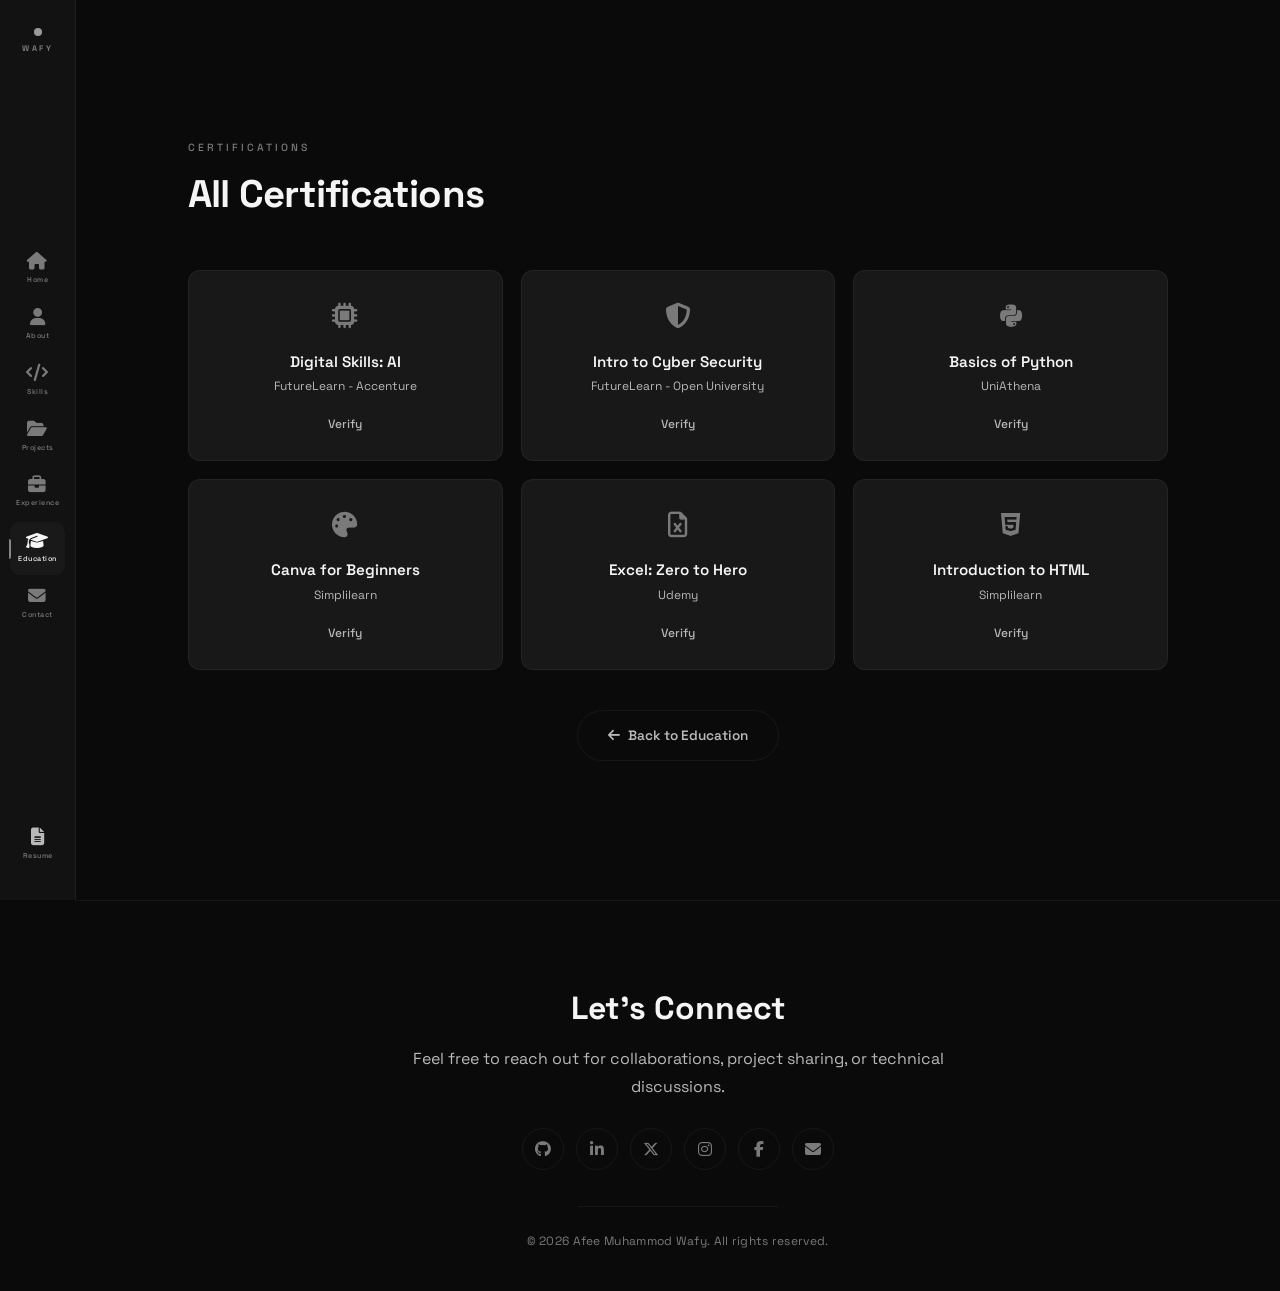
==== certifications/index.html @ bb34f865 "Add files via upload" ====
<!DOCTYPE html>
<html lang="en">
<head>
  <meta charset="UTF-8" />
  <meta name="viewport" content="width=device-width, initial-scale=1.0" />
  <title>Certifications - Afee Muhammod Wafy</title>
  <meta name="description" content="All certifications of Afee Muhammod Wafy - Professional certificates in AI, Cyber Security, Python, and more." />
  <link rel="canonical" href="https://www.amwafy.xyz/certifications/" />
  <link rel="icon" type="image/png" sizes="32x32" href="/icon.png" />
  <link rel="apple-touch-icon" href="/icon.png" />

  <!-- Open Graph -->
  <meta property="og:type" content="website" />
  <meta property="og:site_name" content="Afee Muhammod Wafy" />
  <meta property="og:title" content="Certifications — Afee Muhammod Wafy" />
  <meta property="og:description" content="All certifications of Afee Muhammod Wafy - Professional certificates in AI, Cyber Security, Python, and more." />
  <meta property="og:url" content="https://www.amwafy.xyz/certifications/" />
  <meta property="og:image" content="https://www.amwafy.xyz/icon.png" />
  <meta property="og:image:width" content="512" />
  <meta property="og:image:height" content="512" />
  <meta property="og:locale" content="en_US" />

  <!-- Twitter Card -->
  <meta name="twitter:card" content="summary_large_image" />
  <meta name="twitter:site" content="@muhammodwafy" />
  <meta name="twitter:title" content="Certifications — Afee Muhammod Wafy" />
  <meta name="twitter:description" content="All certifications of Afee Muhammod Wafy - Professional certificates in AI, Cyber Security, Python, and more." />
  <meta name="twitter:image" content="https://www.amwafy.xyz/icon.png" />

  <link rel="preconnect" href="https://fonts.googleapis.com" />
  <link rel="preconnect" href="https://fonts.gstatic.com" crossorigin />
  <link rel="preload" href="https://fonts.googleapis.com/css2?family=Space+Grotesk:wght@400;500;600;700&display=swap" as="style" />
  <link rel="stylesheet" href="https://fonts.googleapis.com/css2?family=Space+Grotesk:wght@400;500;600;700&display=swap" />
  <link rel="stylesheet" href="https://cdnjs.cloudflare.com/ajax/libs/font-awesome/6.5.0/css/all.min.css" />
  <link rel="stylesheet" href="/style.css" />
</head>
<body>

  <a href="#main-content" class="skip-link">Skip to main content</a>

  <aside class="sidebar" role="navigation" aria-label="Main navigation">
    <div class="sidebar-brand">
      <span class="brand-dot" aria-hidden="true"></span>
      <span class="brand-text">WAFY</span>
    </div>
    <nav class="sidebar-nav" role="menubar">
      <a href="/" class="nav-link" data-section="home" role="menuitem">
        <i class="fa-solid fa-house" aria-hidden="true"></i><span>Home</span>
      </a>
      <a href="/#about" class="nav-link" data-section="about" role="menuitem">
        <i class="fa-solid fa-user" aria-hidden="true"></i><span>About</span>
      </a>
      <a href="/#skills" class="nav-link" data-section="skills" role="menuitem">
        <i class="fa-solid fa-code" aria-hidden="true"></i><span>Skills</span>
      </a>
      <a href="/#projects" class="nav-link" data-section="projects" role="menuitem">
        <i class="fa-solid fa-folder-open" aria-hidden="true"></i><span>Projects</span>
      </a>
      <a href="/#experience" class="nav-link" data-section="experience" role="menuitem">
        <i class="fa-solid fa-briefcase" aria-hidden="true"></i><span>Experience</span>
      </a>
      <a href="/#education" class="nav-link active" data-section="education" role="menuitem" aria-current="page">
        <i class="fa-solid fa-graduation-cap" aria-hidden="true"></i><span>Education</span>
      </a>
      <a href="/#contact" class="nav-link" data-section="contact" role="menuitem">
        <i class="fa-solid fa-envelope" aria-hidden="true"></i><span>Contact</span>
      </a>
    </nav>
    <div class="sidebar-footer">
      <a href="/cv.pdf" download="Afee_Muhammod_Wafy_Resume.pdf" class="sidebar-resume" id="sidebarResume" aria-label="Download resume (PDF)">
        <i class="fa-solid fa-file-lines" aria-hidden="true"></i><span>Resume</span>
      </a>
    </div>
  </aside>

  <header class="mobile-header" role="banner">
    <span class="mobile-brand">WAFY</span>
    <button class="mobile-menu-btn" id="menuBtn" aria-label="Toggle navigation menu" aria-expanded="false">
      <span></span><span></span><span></span>
    </button>
  </header>

  <div class="mobile-nav" id="mobileNav" role="navigation" aria-label="Mobile navigation">
    <a href="/" class="mobile-nav-link" data-section="home">
      <i class="fa-solid fa-house" aria-hidden="true"></i> Home
    </a>
    <a href="/#about" class="mobile-nav-link" data-section="about">
      <i class="fa-solid fa-user" aria-hidden="true"></i> About
    </a>
    <a href="/#skills" class="mobile-nav-link" data-section="skills">
      <i class="fa-solid fa-code" aria-hidden="true"></i> Skills
    </a>
    <a href="/#projects" class="mobile-nav-link" data-section="projects">
      <i class="fa-solid fa-folder-open" aria-hidden="true"></i> Projects
    </a>
    <a href="/#experience" class="mobile-nav-link" data-section="experience">
      <i class="fa-solid fa-briefcase" aria-hidden="true"></i> Experience
    </a>
    <a href="/#education" class="mobile-nav-link active" data-section="education" aria-current="page">
      <i class="fa-solid fa-graduation-cap" aria-hidden="true"></i> Education
    </a>
    <a href="/#contact" class="mobile-nav-link" data-section="contact">
      <i class="fa-solid fa-envelope" aria-hidden="true"></i> Contact
    </a>
    <a href="/cv.pdf" download="Afee_Muhammod_Wafy_Resume.pdf" class="mobile-nav-link resume-mobile">
      <i class="fa-solid fa-file-lines" aria-hidden="true"></i> Resume
    </a>
  </div>

  <main class="main-content" id="main-content" role="main">

    <section class="section" aria-labelledby="cert-page-title">
      <div class="section-label">Certifications</div>
      <h1 class="section-title" id="cert-page-title">All Certifications</h1>

      <div class="cert-grid-full">
        <div class="cert-item">
          <div class="cert-icon" aria-hidden="true"><i class="fa-solid fa-microchip"></i></div>
          <h4>Digital Skills: AI</h4>
          <p>FutureLearn - Accenture</p>
          <a href="https://www.futurelearn.com/certificates/e6npdxg" target="_blank" rel="noopener noreferrer">Verify</a>
        </div>
        <div class="cert-item">
          <div class="cert-icon" aria-hidden="true"><i class="fa-solid fa-shield-halved"></i></div>
          <h4>Intro to Cyber Security</h4>
          <p>FutureLearn - Open University</p>
          <a href="https://www.futurelearn.com/certificates/h6davat" target="_blank" rel="noopener noreferrer">Verify</a>
        </div>
        <div class="cert-item">
          <div class="cert-icon" aria-hidden="true"><i class="fa-brands fa-python"></i></div>
          <h4>Basics of Python</h4>
          <p>UniAthena</p>
          <a href="https://uniathena.com/verify/certificate?certID=8781-9786-7632" target="_blank" rel="noopener noreferrer">Verify</a>
        </div>
        <div class="cert-item">
          <div class="cert-icon" aria-hidden="true"><i class="fa-solid fa-palette"></i></div>
          <h4>Canva for Beginners</h4>
          <p>Simplilearn</p>
          <a href="https://simpli-web.app.link/e/DXiqi2ANM1b" target="_blank" rel="noopener noreferrer">Verify</a>
        </div>
        <div class="cert-item">
          <div class="cert-icon" aria-hidden="true"><i class="fa-regular fa-file-excel"></i></div>
          <h4>Excel: Zero to Hero</h4>
          <p>Udemy</p>
          <a href="https://udemy.com/certificate/UC-04491d93-4e56-413d-9c41-da1642c5844d/" target="_blank" rel="noopener noreferrer">Verify</a>
        </div>
        <div class="cert-item">
          <div class="cert-icon" aria-hidden="true"><i class="fa-brands fa-html5"></i></div>
          <h4>Introduction to HTML</h4>
          <p>Simplilearn</p>
          <a href="https://simpli-web.app.link/e/isp9CvQ6G1b" target="_blank" rel="noopener noreferrer">Verify</a>
        </div>
      </div>

      <div class="cert-back-home">
        <a href="/#education" class="btn-secondary">
          <i class="fa-solid fa-arrow-left" aria-hidden="true"></i> Back to Education
        </a>
      </div>
    </section>

    <footer id="footer" class="footer" role="contentinfo">
      <div class="footer-content">
        <h2 class="footer-title">Let's Connect</h2>
        <p class="footer-desc">Feel free to reach out for collaborations, project sharing, or technical discussions.</p>
        <div class="footer-social" aria-label="Social media links">
          <a href="https://github.com/afeemuhammodwafy1" target="_blank" rel="noopener noreferrer" aria-label="GitHub">
            <i class="fa-brands fa-github"></i>
          </a>
          <a href="https://linkedin.com/in/afeemuhammodwafy1" target="_blank" rel="noopener noreferrer" aria-label="LinkedIn">
            <i class="fa-brands fa-linkedin-in"></i>
          </a>
          <a href="https://twitter.com/muhammodwafy" target="_blank" rel="noopener noreferrer" aria-label="Twitter">
            <i class="fa-brands fa-x-twitter"></i>
          </a>
          <a href="https://instagram.com/afeemuhammodwafy" target="_blank" rel="noopener noreferrer" aria-label="Instagram">
            <i class="fa-brands fa-instagram"></i>
          </a>
          <a href="https://facebook.com/afeemuhammodwafy" target="_blank" rel="noopener noreferrer" aria-label="Facebook">
            <i class="fa-brands fa-facebook-f"></i>
          </a>
          <a href="mailto:afeemuhammodwafy@yahoo.com" aria-label="Email">
            <i class="fa-solid fa-envelope"></i>
          </a>
        </div>
        <div class="footer-divider" aria-hidden="true"></div>
        <p class="copyright">&copy; 2026 Afee Muhammod Wafy. All rights reserved.</p>
      </div>
    </footer>

  </main>

  <button id="backTop" class="back-top" aria-label="Back to top">
    <i class="fa-solid fa-chevron-up" aria-hidden="true"></i>
  </button>

  <script src="/script.js"></script>

</body>
</html>
---- style.css ----
:root {
  --bg-primary: #0a0a0a;
  --bg-secondary: #121212;
  --bg-card: #181818;
  --bg-card-hover: #202020;
  --text-primary: #f5f5f5;
  --text-secondary: #b8b8b8;
  --text-muted: #7a7a7a;
  --text-light: #d0d0d0;
  --border: rgba(255, 255, 255, 0.05);
  --border-hover: rgba(255, 255, 255, 0.1);
  --radius: 12px;
  --transition: 0.3s cubic-bezier(0.16, 1, 0.3, 1);
  --font: 'Space Grotesk', sans-serif;
  --sidebar-width: 76px;
}

* {
  margin: 0;
  padding: 0;
  box-sizing: border-box;
}

html {
  scroll-behavior: smooth;
}

body {
  background: var(--bg-primary);
  color: var(--text-primary);
  font-family: var(--font);
  line-height: 1.7;
  display: flex;
}

::selection {
  background: rgba(255, 255, 255, 0.12);
  color: #fff;
}

::-webkit-scrollbar {
  width: 4px;
}
::-webkit-scrollbar-track {
  background: var(--bg-primary);
}
::-webkit-scrollbar-thumb {
  background: var(--text-muted);
  border-radius: 10px;
}

a:focus-visible,
button:focus-visible,
input:focus-visible,
textarea:focus-visible {
  outline: 2px solid var(--text-primary);
  outline-offset: 2px;
}

.skip-link {
  position: absolute;
  top: -100px;
  left: 50%;
  transform: translateX(-50%);
  background: var(--text-primary);
  color: var(--bg-primary);
  padding: 10px 20px;
  z-index: 999;
  border-radius: 0 0 8px 8px;
  font-weight: 600;
  text-decoration: none;
  transition: top 0.3s ease;
}
.skip-link:focus {
  top: 0;
}

.sidebar {
  position: fixed;
  left: 0;
  top: 0;
  width: var(--sidebar-width);
  height: 100vh;
  background: var(--bg-secondary);
  border-right: 1px solid var(--border);
  display: flex;
  flex-direction: column;
  align-items: center;
  justify-content: space-between;
  padding: 28px 0;
  z-index: 100;
}

.sidebar-brand {
  display: flex;
  flex-direction: column;
  align-items: center;
  gap: 6px;
}

.brand-dot {
  width: 8px;
  height: 8px;
  border-radius: 50%;
  background: var(--text-primary);
  opacity: 0.6;
}

.brand-text {
  font-size: 0.5rem;
  font-weight: 700;
  letter-spacing: 2.5px;
  color: var(--text-muted);
}

.sidebar-nav {
  display: flex;
  flex-direction: column;
  gap: 2px;
}

.nav-link {
  display: flex;
  flex-direction: column;
  align-items: center;
  gap: 2px;
  padding: 10px 6px;
  border-radius: 10px;
  color: var(--text-muted);
  text-decoration: none;
  font-size: 0.45rem;
  font-weight: 500;
  transition: var(--transition);
  position: relative;
  letter-spacing: 0.5px;
  min-height: 44px;
}

.nav-link i {
  font-size: 1.1rem;
  margin-bottom: 2px;
}

.nav-link:hover {
  color: var(--text-secondary);
  background: rgba(255, 255, 255, 0.02);
}

.nav-link.active {
  color: var(--text-primary);
  background: rgba(255, 255, 255, 0.03);
}

.nav-link.active::before {
  content: '';
  position: absolute;
  left: -1px;
  top: 50%;
  transform: translateY(-50%);
  width: 2px;
  height: 20px;
  border-radius: 0 2px 2px 0;
  background: var(--text-primary);
  opacity: 0.5;
}

.sidebar-footer {
  display: flex;
  flex-direction: column;
  align-items: center;
}

.sidebar-resume {
  display: flex;
  flex-direction: column;
  align-items: center;
  gap: 4px;
  padding: 10px 6px;
  border-radius: 10px;
  color: var(--text-muted);
  text-decoration: none;
  font-size: 0.45rem;
  font-weight: 500;
  transition: var(--transition);
  letter-spacing: 0.5px;
  min-height: 44px;
}

.sidebar-resume i {
  font-size: 1.1rem;
  color: var(--text-secondary);
}

.sidebar-resume:hover {
  color: var(--text-secondary);
  background: rgba(255, 255, 255, 0.02);
}

.mobile-header {
  display: none;
  position: fixed;
  top: 0;
  left: 0;
  right: 0;
  z-index: 90;
  padding: 14px 20px;
  background: rgba(10, 10, 10, 0.95);
  backdrop-filter: blur(8px);
  border-bottom: 1px solid var(--border);
  justify-content: space-between;
  align-items: center;
}

.mobile-brand {
  font-weight: 700;
  font-size: 1rem;
  letter-spacing: 2px;
  color: var(--text-primary);
}

.mobile-menu-btn {
  display: flex;
  flex-direction: column;
  gap: 4px;
  background: none;
  border: none;
  cursor: pointer;
  padding: 4px;
  min-height: 44px;
  min-width: 44px;
  align-items: center;
  justify-content: center;
}

.mobile-menu-btn span {
  width: 22px;
  height: 1.5px;
  background: var(--text-primary);
  border-radius: 2px;
  transition: var(--transition);
}

.mobile-menu-btn.active span:nth-child(1) {
  transform: rotate(45deg) translate(4px, 4px);
}
.mobile-menu-btn.active span:nth-child(2) {
  opacity: 0;
}
.mobile-menu-btn.active span:nth-child(3) {
  transform: rotate(-45deg) translate(4px, -4px);
}

.mobile-nav {
  display: none;
  position: fixed;
  top: 58px;
  left: 0;
  right: 0;
  z-index: 89;
  background: rgba(10, 10, 10, 0.98);
  backdrop-filter: blur(8px);
  padding: 16px 20px 20px;
  border-bottom: 1px solid var(--border);
  flex-direction: column;
  gap: 2px;
  transform: translateY(-8px);
  opacity: 0;
  transition: var(--transition);
  pointer-events: none;
}

.mobile-nav.active {
  transform: translateY(0);
  opacity: 1;
  pointer-events: all;
}

.mobile-nav-link {
  display: flex;
  align-items: center;
  gap: 14px;
  padding: 10px 14px;
  border-radius: 10px;
  color: var(--text-secondary);
  text-decoration: none;
  font-size: 0.9rem;
  transition: var(--transition);
  min-height: 44px;
}

.mobile-nav-link i {
  width: 18px;
  color: var(--text-muted);
  font-size: 0.95rem;
}

.mobile-nav-link:hover,
.mobile-nav-link.active {
  background: rgba(255, 255, 255, 0.02);
  color: var(--text-primary);
}

.mobile-nav-link.active i {
  color: var(--text-primary);
}

.resume-mobile {
  margin-top: 6px;
  padding-top: 14px;
  border-top: 1px solid var(--border);
  color: var(--text-light);
}

.resume-mobile i {
  color: var(--text-secondary) !important;
}

.main-content {
  margin-left: var(--sidebar-width);
  flex: 1;
  min-height: 100vh;
}

.section {
  padding: 80px 60px;
  max-width: 1100px;
  margin: 0 auto;
  min-height: 100vh;
  display: flex;
  flex-direction: column;
  justify-content: center;
}

.section-label {
  font-size: 0.65rem;
  text-transform: uppercase;
  letter-spacing: 3px;
  color: var(--text-muted);
  font-weight: 500;
  margin-bottom: 4px;
}

.section-title {
  font-size: 2.4rem;
  font-weight: 700;
  margin-bottom: 44px;
  letter-spacing: -0.02em;
  color: var(--text-primary);
}

.hero {
  padding-top: 100px;
  padding-bottom: 60px;
  min-height: 100vh;
  display: flex;
  flex-direction: column;
  justify-content: center;
  align-items: center;
  text-align: center;
}

.hero-content-center {
  max-width: 780px;
  width: 100%;
  margin: 0 auto;
}

.hero-tag {
  display: inline-flex;
  align-items: center;
  gap: 10px;
  font-size: 0.7rem;
  color: var(--text-secondary);
  background: rgba(255, 255, 255, 0.02);
  padding: 5px 14px 5px 10px;
  border-radius: 50px;
  border: 1px solid var(--border);
  margin-bottom: 20px;
}

.pulse-dot {
  width: 8px;
  height: 8px;
  border-radius: 50%;
  background: #22c55e;
  display: inline-block;
  box-shadow: 0 0 12px rgba(34, 197, 94, 0.6);
  animation: pulse-green 2s ease-in-out infinite;
}

@keyframes pulse-green {
  0%, 100% {
    opacity: 1;
    transform: scale(1);
    box-shadow: 0 0 12px rgba(34, 197, 94, 0.6);
  }
  30% {
    opacity: 0.85;
    transform: scale(1.3);
    box-shadow: 0 0 24px rgba(34, 197, 94, 0.4);
  }
  70% {
    opacity: 0.9;
    transform: scale(0.95);
    box-shadow: 0 0 16px rgba(34, 197, 94, 0.5);
  }
}

.hero-name {
  font-size: 4rem;
  font-weight: 700;
  line-height: 1.1;
  margin-bottom: 14px;
  color: var(--text-primary);
}

.hero-role {
  font-size: 1.3rem;
  color: var(--text-secondary);
  margin-bottom: 18px;
}

.role-bracket {
  color: var(--text-muted);
}

.role-text {
  color: var(--text-primary);
  font-weight: 500;
}

.role-text::after {
  content: '|';
  animation: blink 0.8s step-end infinite;
  color: var(--text-muted);
}

@keyframes blink {
  0%, 100% { opacity: 1; }
  50% { opacity: 0; }
}

.hero-desc {
  color: var(--text-secondary);
  font-size: 1rem;
  max-width: 580px;
  margin: 0 auto 30px;
  line-height: 1.8;
}

.hero-actions {
  display: flex;
  gap: 14px;
  flex-wrap: wrap;
  justify-content: center;
  margin-bottom: 36px;
}

.btn-primary {
  display: inline-flex;
  align-items: center;
  gap: 10px;
  padding: 13px 30px;
  background: var(--text-primary);
  color: var(--bg-primary);
  border-radius: 50px;
  text-decoration: none;
  font-weight: 600;
  font-size: 0.85rem;
  transition: var(--transition);
  border: none;
  cursor: pointer;
  min-height: 48px;
}

.btn-primary:hover {
  transform: translateY(-2px);
  opacity: 0.85;
}

.btn-secondary {
  display: inline-flex;
  align-items: center;
  gap: 8px;
  padding: 13px 30px;
  border: 1px solid var(--border);
  color: var(--text-secondary);
  border-radius: 50px;
  text-decoration: none;
  font-weight: 600;
  font-size: 0.85rem;
  transition: var(--transition);
  min-height: 48px;
}

.btn-secondary:hover {
  border-color: var(--text-muted);
  color: var(--text-primary);
}

.hero-social {
  display: flex;
  gap: 12px;
  justify-content: center;
}

.hero-social a {
  display: flex;
  align-items: center;
  justify-content: center;
  width: 40px;
  height: 40px;
  border-radius: 50%;
  border: 1px solid var(--border);
  color: var(--text-muted);
  text-decoration: none;
  transition: var(--transition);
  font-size: 1rem;
}

.hero-social a:hover {
  border-color: var(--text-muted);
  color: var(--text-primary);
  background: rgba(255, 255, 255, 0.02);
  transform: translateY(-2px);
}

.scroll-indicator {
  display: flex;
  flex-direction: column;
  align-items: center;
  gap: 4px;
  color: var(--text-muted);
  font-size: 0.6rem;
  letter-spacing: 2px;
  text-transform: uppercase;
  margin-top: 36px;
  animation: bounce-down 2.5s ease-in-out infinite;
  opacity: 0.5;
  transition: opacity 1s ease;
}

.scroll-indicator.fade-out {
  opacity: 0;
  animation: none;
}

@keyframes bounce-down {
  0%, 100% { transform: translateY(0); }
  50% { transform: translateY(6px); }
}

.about-grid {
  display: grid;
  grid-template-columns: repeat(3, 1fr);
  gap: 20px;
  margin-bottom: 44px;
}

.about-card {
  background: var(--bg-card);
  border: 1px solid var(--border);
  border-radius: var(--radius);
  padding: 28px 24px;
  transition: var(--transition);
}

.about-card:hover {
  border-color: var(--border-hover);
  transform: translateY(-5px);
  background: var(--bg-card-hover);
  box-shadow: 0 12px 30px rgba(0, 0, 0, 0.3);
}

.about-icon {
  font-size: 1.4rem;
  color: var(--text-muted);
  margin-bottom: 10px;
}

.about-card h3 {
  font-size: 1rem;
  font-weight: 600;
  margin-bottom: 6px;
  color: var(--text-primary);
}

.about-card p {
  color: var(--text-secondary);
  font-size: 0.9rem;
  line-height: 1.6;
}

.about-quote-block {
  text-align: center;
  padding: 36px;
  border: 1px solid var(--border);
  border-radius: var(--radius);
  background: rgba(255, 255, 255, 0.01);
}

.about-quote-block i {
  font-size: 1.4rem;
  color: var(--text-muted);
  opacity: 0.3;
  margin-bottom: 6px;
}

.about-quote-block p {
  font-size: 1.2rem;
  font-weight: 500;
  color: var(--text-secondary);
  letter-spacing: -0.01em;
}

.skills-grid {
  display: grid;
  grid-template-columns: repeat(3, 1fr);
  gap: 18px;
}

.skill-group {
  background: var(--bg-card);
  border: 1px solid var(--border);
  border-radius: var(--radius);
  padding: 24px 20px;
  transition: var(--transition);
}

.skill-group:hover {
  border-color: var(--border-hover);
  background: var(--bg-card-hover);
  transform: translateY(-3px);
  box-shadow: 0 8px 20px rgba(0, 0, 0, 0.2);
}

.skill-group-header {
  display: flex;
  align-items: center;
  gap: 12px;
  margin-bottom: 14px;
}

.skill-group-header i {
  font-size: 1.1rem;
  color: var(--text-muted);
}

.skill-group-header h3 {
  font-size: 0.9rem;
  font-weight: 600;
  color: var(--text-primary);
}

.skill-tags {
  display: flex;
  flex-wrap: wrap;
  gap: 6px;
}

.skill-tags span {
  font-size: 0.7rem;
  padding: 3px 12px;
  background: rgba(255, 255, 255, 0.02);
  border: 1px solid var(--border);
  border-radius: 50px;
  color: var(--text-secondary);
  transition: var(--transition);
}

.skill-tags span:hover {
  border-color: var(--text-muted);
  color: var(--text-primary);
}

.projects-grid {
  display: grid;
  grid-template-columns: repeat(3, 1fr);
  gap: 20px;
}

.projects-view-all {
  text-align: center;
  margin-top: 32px;
}

.projects-back-home {
  text-align: center;
  margin-top: 32px;
}

.project-card {
  background: var(--bg-card);
  border: 1px solid var(--border);
  border-radius: var(--radius);
  padding: 24px 20px;
  transition: opacity 0.4s cubic-bezier(0.16, 1, 0.3, 1),
              transform 0.4s cubic-bezier(0.16, 1, 0.3, 1),
              visibility 0.4s ease,
              border-color 0.3s ease,
              background 0.3s ease,
              box-shadow 0.3s ease;
  display: flex;
  flex-direction: column;
  will-change: transform, opacity;
}

.project-card:hover {
  border-color: var(--border-hover);
  transform: translateY(-5px);
  background: var(--bg-card-hover);
  box-shadow: 0 12px 30px rgba(0, 0, 0, 0.3);
}

.project-card.filtering-out {
  opacity: 0;
  transform: scale(0.92) translateY(12px);
  visibility: hidden;
  pointer-events: none;
}

.project-card.filtering-in {
  opacity: 0;
  transform: scale(0.95) translateY(8px);
}

.project-card.filtering-in.show {
  opacity: 1;
  transform: scale(1) translateY(0);
}

.project-top {
  display: flex;
  justify-content: space-between;
  align-items: flex-start;
  margin-bottom: 14px;
}

.project-icon {
  font-size: 1.4rem;
  color: var(--text-muted);
}

.project-links-top {
  display: flex;
  gap: 10px;
}

.project-links-top a {
  color: var(--text-muted);
  transition: var(--transition);
  font-size: 0.85rem;
}

.project-links-top a:hover {
  color: var(--text-primary);
}

.project-title {
  font-size: 1.1rem;
  font-weight: 600;
  margin-bottom: 6px;
  color: var(--text-primary);
}

.project-desc {
  color: var(--text-secondary);
  font-size: 0.85rem;
  line-height: 1.7;
  flex-grow: 1;
  margin-bottom: 14px;
  display: -webkit-box;
  -webkit-line-clamp: 3;
  -webkit-box-orient: vertical;
  overflow: hidden;
  text-overflow: ellipsis;
}

.project-tags {
  display: flex;
  flex-wrap: wrap;
  gap: 6px;
}

.project-tags span {
  font-size: 0.6rem;
  padding: 2px 10px;
  background: rgba(255, 255, 255, 0.02);
  border: 1px solid var(--border);
  border-radius: 50px;
  color: var(--text-muted);
}

.filter-bar {
  display: flex;
  flex-wrap: wrap;
  gap: 10px;
  margin-bottom: 32px;
}

.filter-btn {
  background: var(--bg-card);
  border: 1px solid var(--border);
  color: var(--text-secondary);
  font-family: var(--font);
  font-size: 0.75rem;
  font-weight: 500;
  padding: 8px 20px;
  border-radius: 50px;
  cursor: pointer;
  transition: background 0.3s ease,
              color 0.3s ease,
              border-color 0.3s ease,
              transform 0.2s ease;
  letter-spacing: 0.3px;
  min-height: 40px;
}

.filter-btn:hover {
  border-color: var(--border-hover);
  color: var(--text-primary);
  background: var(--bg-card-hover);
}

.filter-btn:active {
  transform: scale(0.95);
}

.filter-btn.active {
  background: var(--text-primary);
  color: var(--bg-primary);
  border-color: var(--text-primary);
}

.exp-timeline {
  display: flex;
  flex-direction: column;
  gap: 28px;
}

.exp-item {
  display: flex;
  gap: 20px;
  position: relative;
}

.exp-item:not(:last-child)::after {
  content: '';
  position: absolute;
  left: 4px;
  top: 26px;
  bottom: -24px;
  width: 1px;
  background: var(--border);
}

.exp-dot {
  width: 10px;
  height: 10px;
  border-radius: 50%;
  background: var(--text-muted);
  flex-shrink: 0;
  margin-top: 4px;
  position: relative;
  z-index: 1;
}

.exp-dot.available {
  background: #22c55e;
  box-shadow: 0 0 12px rgba(34, 197, 94, 0.4);
}

.exp-content {
  flex: 1;
  background: var(--bg-card);
  border: 1px solid var(--border);
  border-radius: var(--radius);
  padding: 24px 28px;
  transition: var(--transition);
}

.exp-content:hover {
  border-color: var(--border-hover);
  transform: translateY(-3px);
  box-shadow: 0 8px 20px rgba(0, 0, 0, 0.2);
}

.exp-header {
  display: flex;
  align-items: center;
  gap: 14px;
  flex-wrap: wrap;
  margin-bottom: 6px;
}

.exp-year {
  font-size: 0.75rem;
  color: var(--text-muted);
  font-weight: 500;
}

.exp-badge {
  font-size: 0.6rem;
  padding: 2px 12px;
  border-radius: 50px;
  background: rgba(255, 255, 255, 0.03);
  color: var(--text-secondary);
  border: 1px solid var(--border);
}

.exp-badge.open {
  background: rgba(34, 197, 94, 0.1);
  border-color: rgba(34, 197, 94, 0.3);
  color: #22c55e;
}

.exp-title {
  font-size: 1.1rem;
  font-weight: 600;
  margin-bottom: 2px;
  color: var(--text-primary);
}

.edu-sub-heading {
  font-size: 1.2rem;
  font-weight: 600;
  color: var(--text-primary);
  margin-bottom: 24px;
  display: flex;
  align-items: center;
  gap: 12px;
}

.edu-sub-heading i {
  color: var(--text-muted);
  font-size: 1.1rem;
}

.edu-timeline {
  display: flex;
  flex-direction: column;
  gap: 28px;
  margin-bottom: 12px;
}

.edu-item {
  display: flex;
  gap: 20px;
  position: relative;
}

.edu-item:not(:last-child)::after {
  content: '';
  position: absolute;
  left: 4px;
  top: 26px;
  bottom: -24px;
  width: 1px;
  background: var(--border);
}

.edu-dot {
  width: 10px;
  height: 10px;
  border-radius: 50%;
  background: var(--text-muted);
  flex-shrink: 0;
  margin-top: 4px;
  position: relative;
  z-index: 1;
}

.edu-content {
  flex: 1;
  background: var(--bg-card);
  border: 1px solid var(--border);
  border-radius: var(--radius);
  padding: 24px 28px;
  transition: var(--transition);
}

.edu-content:hover {
  border-color: var(--border-hover);
  transform: translateY(-3px);
  box-shadow: 0 8px 20px rgba(0, 0, 0, 0.2);
}

.edu-header {
  display: flex;
  align-items: center;
  gap: 14px;
  margin-bottom: 6px;
  flex-wrap: wrap;
}

.edu-year {
  font-size: 0.75rem;
  color: var(--text-muted);
  font-weight: 500;
}

.edu-badge {
  font-size: 0.6rem;
  padding: 2px 12px;
  border-radius: 50px;
  background: rgba(255, 255, 255, 0.03);
  color: var(--text-secondary);
  border: 1px solid var(--border);
}

.edu-badge.done {
  background: rgba(255, 255, 255, 0.02);
  color: var(--text-muted);
}

.edu-title {
  font-size: 1.1rem;
  font-weight: 600;
  margin-bottom: 2px;
  color: var(--text-primary);
}

.edu-meta {
  color: var(--text-secondary);
  font-size: 0.85rem;
  margin-bottom: 6px;
}

.edu-desc {
  color: var(--text-secondary);
  font-size: 0.85rem;
  line-height: 1.7;
}

.cert-grid-home {
  display: grid;
  grid-template-columns: repeat(3, 1fr);
  gap: 18px;
  margin-bottom: 32px;
}

.cert-grid-full {
  display: grid;
  grid-template-columns: repeat(3, 1fr);
  gap: 18px;
  margin-bottom: 40px;
}

.cert-view-all {
  text-align: center;
}

.cert-back-home {
  text-align: center;
}

.cert-item {
  background: var(--bg-card);
  border: 1px solid var(--border);
  border-radius: var(--radius);
  padding: 24px 20px;
  text-align: center;
  transition: var(--transition);
}

.cert-item:hover {
  border-color: var(--border-hover);
  transform: translateY(-5px);
  background: var(--bg-card-hover);
  box-shadow: 0 12px 30px rgba(0, 0, 0, 0.3);
}

.cert-icon {
  font-size: 1.6rem;
  color: var(--text-muted);
  margin-bottom: 10px;
}

.cert-item h4 {
  font-size: 0.95rem;
  font-weight: 600;
  margin-bottom: 2px;
  color: var(--text-primary);
}

.cert-item p {
  color: var(--text-secondary);
  font-size: 0.75rem;
  margin-bottom: 12px;
}

.cert-item a {
  color: var(--text-secondary);
  text-decoration: none;
  font-size: 0.75rem;
  font-weight: 500;
  transition: var(--transition);
  border-bottom: 1px solid transparent;
}

.cert-item a:hover {
  border-bottom-color: var(--text-secondary);
  color: var(--text-primary);
}

.faq-list {
  display: flex;
  flex-direction: column;
  gap: 12px;
}

.faq-item {
  background: var(--bg-card);
  border: 1px solid var(--border);
  border-radius: var(--radius);
  overflow: hidden;
  transition: var(--transition);
}

.faq-item:hover {
  border-color: var(--border-hover);
}

.faq-question-btn {
  width: 100%;
  display: flex;
  justify-content: space-between;
  align-items: center;
  padding: 18px 22px;
  background: transparent;
  border: none;
  cursor: pointer;
  font-family: var(--font);
  font-size: 0.95rem;
  font-weight: 600;
  color: var(--text-primary);
  transition: var(--transition);
  text-align: left;
  gap: 16px;
  min-height: 56px;
}

.faq-question-btn:hover {
  background: rgba(255, 255, 255, 0.02);
}

.faq-question-btn .faq-icon {
  flex-shrink: 0;
  color: var(--text-muted);
  font-size: 0.85rem;
  transition: transform 0.3s ease;
}

.faq-question-btn[aria-expanded="true"] .faq-icon {
  transform: rotate(180deg);
}

.faq-answer {
  max-height: 0;
  opacity: 0;
  overflow: hidden;
  padding: 0 22px;
  background: var(--bg-card);
  transition: max-height 0.3s ease, opacity 0.3s ease, padding 0.3s ease;
}

.faq-answer p {
  color: var(--text-secondary);
  font-size: 0.9rem;
  line-height: 1.7;
  margin: 0;
}

.contact-form {
  max-width: 560px;
  width: 100%;
}

.form-group {
  margin-bottom: 20px;
}

/* Honeypot: visually hidden, still present in DOM so most bots fill it in */
.hp-field {
  position: absolute;
  left: -9999px;
  width: 1px;
  height: 1px;
  overflow: hidden;
  margin: 0;
}

.form-group label {
  display: block;
  font-size: 0.85rem;
  font-weight: 500;
  color: var(--text-secondary);
  margin-bottom: 6px;
}

.form-group input,
.form-group textarea {
  width: 100%;
  padding: 12px 16px;
  background: var(--bg-card);
  border: 1px solid var(--border);
  border-radius: var(--radius);
  color: var(--text-primary);
  font-family: var(--font);
  font-size: 0.9rem;
  transition: var(--transition);
  outline: none;
}

.form-group input:focus,
.form-group textarea:focus {
  border-color: var(--text-muted);
  background: var(--bg-card-hover);
}

.form-group input::placeholder,
.form-group textarea::placeholder {
  color: var(--text-muted);
  opacity: 0.6;
}

.btn-submit {
  display: inline-flex;
  align-items: center;
  gap: 10px;
  padding: 13px 36px;
  background: var(--text-primary);
  color: var(--bg-primary);
  border: none;
  border-radius: 50px;
  font-family: var(--font);
  font-size: 0.9rem;
  font-weight: 600;
  cursor: pointer;
  transition: var(--transition);
  min-height: 48px;
}

.btn-submit:hover {
  transform: translateY(-2px);
  opacity: 0.85;
}

.btn-submit:disabled {
  opacity: 0.5;
  cursor: not-allowed;
  transform: none;
}

.form-status {
  margin-top: 16px;
  padding: 12px 18px;
  border-radius: var(--radius);
  font-size: 0.9rem;
  display: none;
}

.form-status.success {
  display: block;
  background: rgba(34, 197, 94, 0.1);
  border: 1px solid rgba(34, 197, 94, 0.3);
  color: #22c55e;
}

.form-status.error {
  display: block;
  background: rgba(239, 68, 68, 0.1);
  border: 1px solid rgba(239, 68, 68, 0.3);
  color: #ef4444;
}

.footer {
  padding: 80px 60px 40px;
  border-top: 1px solid var(--border);
}

.footer-content {
  max-width: 600px;
  margin: 0 auto;
  text-align: center;
}

.footer-title {
  font-size: 2rem;
  font-weight: 700;
  margin-bottom: 10px;
  color: var(--text-primary);
}

.footer-desc {
  color: var(--text-secondary);
  margin-bottom: 28px;
  font-size: 1rem;
}

.footer-social {
  display: flex;
  justify-content: center;
  gap: 12px;
  margin-bottom: 36px;
}

.footer-social a {
  display: flex;
  align-items: center;
  justify-content: center;
  width: 42px;
  height: 42px;
  border-radius: 50%;
  border: 1px solid var(--border);
  color: var(--text-muted);
  text-decoration: none;
  transition: var(--transition);
}

.footer-social a:hover {
  border-color: var(--text-muted);
  color: var(--text-primary);
  background: rgba(255, 255, 255, 0.02);
  transform: translateY(-2px);
}

.footer-divider {
  width: 100%;
  max-width: 200px;
  height: 1px;
  background: var(--border);
  margin: 0 auto 24px;
}

.copyright {
  color: var(--text-muted);
  font-size: 0.75rem;
  letter-spacing: 0.3px;
}

.back-top {
  position: fixed;
  bottom: 28px;
  right: 28px;
  width: 40px;
  height: 40px;
  border-radius: 50%;
  background: var(--bg-card);
  border: 1px solid var(--border);
  color: var(--text-secondary);
  cursor: pointer;
  transition: var(--transition);
  opacity: 0;
  visibility: hidden;
  z-index: 50;
}

.back-top.visible {
  opacity: 1;
  visibility: visible;
}

.back-top:hover {
  border-color: var(--text-muted);
  color: var(--text-primary);
  transform: translateY(-3px);
  box-shadow: 0 8px 20px rgba(0, 0, 0, 0.3);
}

@media (max-width: 1024px) {
  .hero-name { font-size: 3rem; }
  .projects-grid { grid-template-columns: repeat(2, 1fr); }
  .cert-grid-home { grid-template-columns: repeat(2, 1fr); }
  .cert-grid-full { grid-template-columns: repeat(2, 1fr); }
  .about-grid { grid-template-columns: repeat(2, 1fr); }
  .skills-grid { grid-template-columns: repeat(2, 1fr); }
}

@media (max-width: 768px) {
  .sidebar { display: none; }
  .main-content { margin-left: 0; }
  .mobile-header { display: flex; }
  .mobile-nav { display: flex; }
  .section { padding: 70px 24px 50px; min-height: auto; }
  .section-title { font-size: 1.6rem; margin-bottom: 24px; }
  .hero { padding-top: 70px; min-height: auto; }
  .hero-name { font-size: 2.4rem; word-break: break-word; }
  .hero-role { font-size: 1rem; }
  .projects-grid { grid-template-columns: 1fr; }
  .about-grid { grid-template-columns: 1fr; }
  .skills-grid { grid-template-columns: 1fr; }
  .cert-grid-home { grid-template-columns: 1fr; }
  .cert-grid-full { grid-template-columns: 1fr; }
  .edu-content { padding: 18px; }
  .edu-title { font-size: 0.95rem; }
  .edu-sub-heading { font-size: 1rem; margin-bottom: 18px; }
  .exp-content { padding: 18px; }
  .exp-title { font-size: 0.95rem; }
  .faq-question-btn { font-size: 0.85rem; padding: 14px 16px; min-height: 48px; }
  .faq-answer p { font-size: 0.8rem; }
  .footer { padding: 50px 20px 28px; }
  .footer-title { font-size: 1.5rem; }
  .back-top { bottom: 18px; right: 18px; width: 36px; height: 36px; }
  .scroll-indicator { display: none; }
  .contact-form { max-width: 100%; }
  .btn-submit { width: 100%; justify-content: center; }
  .filter-bar { gap: 8px; margin-bottom: 24px; }
  .filter-btn { font-size: 0.7rem; padding: 6px 14px; min-height: 36px; }
}

@media (max-width: 480px) {
  .hero-name { font-size: 1.8rem; }
  .hero-actions { flex-direction: column; align-items: center; }
  .btn-primary, .btn-secondary { width: 100%; justify-content: center; }
  .section-title { font-size: 1.4rem; }
  .about-card { padding: 20px 16px; }
  .skill-group { padding: 18px 16px; }
  .project-card { padding: 18px 16px; }
  .cert-item { padding: 18px 16px; }
  .edu-content { padding: 14px; }
  .edu-sub-heading { font-size: 0.9rem; }
  .exp-content { padding: 14px; }
  .faq-question-btn { font-size: 0.8rem; padding: 12px 14px; min-height: 44px; }
  .filter-bar { gap: 6px; margin-bottom: 20px; }
  .filter-btn { font-size: 0.65rem; padding: 5px 12px; min-height: 32px; }
}
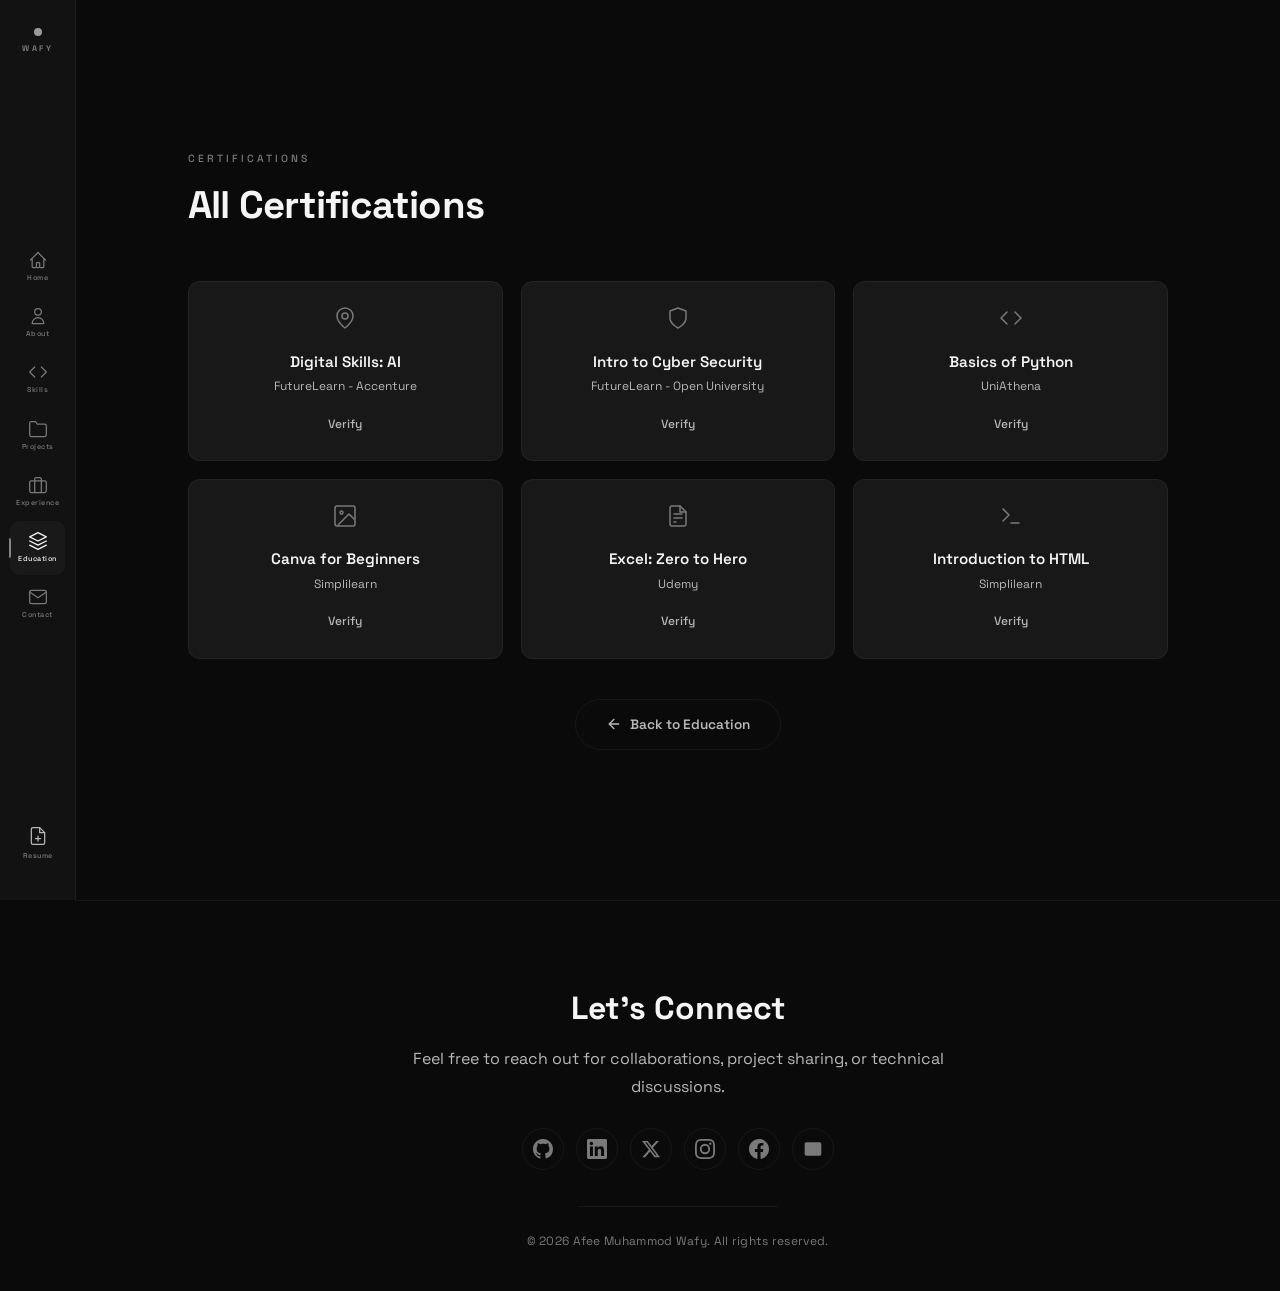
==== commit 2b7e63f3: "Update index.html" ====
--- a/certifications/index.html
+++ b/certifications/index.html
@@ -9,7 +9,6 @@
   <link rel="icon" type="image/png" sizes="32x32" href="/icon.png" />
   <link rel="apple-touch-icon" href="/icon.png" />
 
-  <!-- Open Graph -->
   <meta property="og:type" content="website" />
   <meta property="og:site_name" content="Afee Muhammod Wafy" />
   <meta property="og:title" content="Certifications — Afee Muhammod Wafy" />
@@ -20,7 +19,6 @@
   <meta property="og:image:height" content="512" />
   <meta property="og:locale" content="en_US" />
 
-  <!-- Twitter Card -->
   <meta name="twitter:card" content="summary_large_image" />
   <meta name="twitter:site" content="@muhammodwafy" />
   <meta name="twitter:title" content="Certifications — Afee Muhammod Wafy" />
@@ -31,7 +29,6 @@
   <link rel="preconnect" href="https://fonts.gstatic.com" crossorigin />
   <link rel="preload" href="https://fonts.googleapis.com/css2?family=Space+Grotesk:wght@400;500;600;700&display=swap" as="style" />
   <link rel="stylesheet" href="https://fonts.googleapis.com/css2?family=Space+Grotesk:wght@400;500;600;700&display=swap" />
-  <link rel="stylesheet" href="https://cdnjs.cloudflare.com/ajax/libs/font-awesome/6.5.0/css/all.min.css" />
   <link rel="stylesheet" href="/style.css" />
 </head>
 <body>
@@ -45,30 +42,38 @@
     </div>
     <nav class="sidebar-nav" role="menubar">
       <a href="/" class="nav-link" data-section="home" role="menuitem">
-        <i class="fa-solid fa-house" aria-hidden="true"></i><span>Home</span>
+        <svg class="nav-icon" width="20" height="20" viewBox="0 0 24 24" fill="none" stroke="currentColor" stroke-width="1.5" stroke-linecap="round" stroke-linejoin="round"><path d="M3 12l2-2m0 0l7-7 7 7M5 10v10a1 1 0 001 1h3m10-11l2 2m-2-2v10a1 1 0 01-1 1h-3m-4 0a1 1 0 01-1-1v-4a1 1 0 011-1h2a1 1 0 011 1v4a1 1 0 01-1 1m-2 0h2"/></svg>
+        <span>Home</span>
       </a>
       <a href="/#about" class="nav-link" data-section="about" role="menuitem">
-        <i class="fa-solid fa-user" aria-hidden="true"></i><span>About</span>
+        <svg class="nav-icon" width="20" height="20" viewBox="0 0 24 24" fill="none" stroke="currentColor" stroke-width="1.5" stroke-linecap="round" stroke-linejoin="round"><path d="M16 7a4 4 0 11-8 0 4 4 0 018 0z"/><path d="M12 14a7 7 0 00-7 7h14a7 7 0 00-7-7z"/></svg>
+        <span>About</span>
       </a>
       <a href="/#skills" class="nav-link" data-section="skills" role="menuitem">
-        <i class="fa-solid fa-code" aria-hidden="true"></i><span>Skills</span>
+        <svg class="nav-icon" width="20" height="20" viewBox="0 0 24 24" fill="none" stroke="currentColor" stroke-width="1.5" stroke-linecap="round" stroke-linejoin="round"><polyline points="16 18 22 12 16 6"/><polyline points="8 6 2 12 8 18"/></svg>
+        <span>Skills</span>
       </a>
       <a href="/#projects" class="nav-link" data-section="projects" role="menuitem">
-        <i class="fa-solid fa-folder-open" aria-hidden="true"></i><span>Projects</span>
+        <svg class="nav-icon" width="20" height="20" viewBox="0 0 24 24" fill="none" stroke="currentColor" stroke-width="1.5" stroke-linecap="round" stroke-linejoin="round"><path d="M22 19a2 2 0 01-2 2H4a2 2 0 01-2-2V5a2 2 0 012-2h5l2 3h9a2 2 0 012 2z"/></svg>
+        <span>Projects</span>
       </a>
       <a href="/#experience" class="nav-link" data-section="experience" role="menuitem">
-        <i class="fa-solid fa-briefcase" aria-hidden="true"></i><span>Experience</span>
+        <svg class="nav-icon" width="20" height="20" viewBox="0 0 24 24" fill="none" stroke="currentColor" stroke-width="1.5" stroke-linecap="round" stroke-linejoin="round"><rect x="2" y="7" width="20" height="14" rx="2" ry="2"/><path d="M16 21V5a2 2 0 00-2-2h-4a2 2 0 00-2 2v16"/></svg>
+        <span>Experience</span>
       </a>
       <a href="/#education" class="nav-link active" data-section="education" role="menuitem" aria-current="page">
-        <i class="fa-solid fa-graduation-cap" aria-hidden="true"></i><span>Education</span>
+        <svg class="nav-icon" width="20" height="20" viewBox="0 0 24 24" fill="none" stroke="currentColor" stroke-width="1.5" stroke-linecap="round" stroke-linejoin="round"><path d="M12 2L2 7l10 5 10-5-10-5z"/><path d="M2 17l10 5 10-5"/><path d="M2 12l10 5 10-5"/></svg>
+        <span>Education</span>
       </a>
       <a href="/#contact" class="nav-link" data-section="contact" role="menuitem">
-        <i class="fa-solid fa-envelope" aria-hidden="true"></i><span>Contact</span>
+        <svg class="nav-icon" width="20" height="20" viewBox="0 0 24 24" fill="none" stroke="currentColor" stroke-width="1.5" stroke-linecap="round" stroke-linejoin="round"><path d="M4 4h16c1.1 0 2 .9 2 2v12c0 1.1-.9 2-2 2H4c-1.1 0-2-.9-2-2V6c0-1.1.9-2 2-2z"/><polyline points="22,6 12,13 2,6"/></svg>
+        <span>Contact</span>
       </a>
     </nav>
     <div class="sidebar-footer">
       <a href="/cv.pdf" download="Afee_Muhammod_Wafy_Resume.pdf" class="sidebar-resume" id="sidebarResume" aria-label="Download resume (PDF)">
-        <i class="fa-solid fa-file-lines" aria-hidden="true"></i><span>Resume</span>
+        <svg class="nav-icon" width="20" height="20" viewBox="0 0 24 24" fill="none" stroke="currentColor" stroke-width="1.5" stroke-linecap="round" stroke-linejoin="round"><path d="M14 2H6a2 2 0 00-2 2v16a2 2 0 002 2h12a2 2 0 002-2V8z"/><polyline points="14 2 14 8 20 8"/><line x1="12" y1="18" x2="12" y2="12"/><line x1="9" y1="15" x2="15" y2="15"/></svg>
+        <span>Resume</span>
       </a>
     </div>
   </aside>
@@ -82,28 +87,36 @@
 
   <div class="mobile-nav" id="mobileNav" role="navigation" aria-label="Mobile navigation">
     <a href="/" class="mobile-nav-link" data-section="home">
-      <i class="fa-solid fa-house" aria-hidden="true"></i> Home
+      <svg width="18" height="18" viewBox="0 0 24 24" fill="none" stroke="currentColor" stroke-width="1.5" stroke-linecap="round" stroke-linejoin="round"><path d="M3 12l2-2m0 0l7-7 7 7M5 10v10a1 1 0 001 1h3m10-11l2 2m-2-2v10a1 1 0 01-1 1h-3m-4 0a1 1 0 01-1-1v-4a1 1 0 011-1h2a1 1 0 011 1v4a1 1 0 01-1 1m-2 0h2"/></svg>
+      Home
     </a>
     <a href="/#about" class="mobile-nav-link" data-section="about">
-      <i class="fa-solid fa-user" aria-hidden="true"></i> About
+      <svg width="18" height="18" viewBox="0 0 24 24" fill="none" stroke="currentColor" stroke-width="1.5" stroke-linecap="round" stroke-linejoin="round"><path d="M16 7a4 4 0 11-8 0 4 4 0 018 0z"/><path d="M12 14a7 7 0 00-7 7h14a7 7 0 00-7-7z"/></svg>
+      About
     </a>
     <a href="/#skills" class="mobile-nav-link" data-section="skills">
-      <i class="fa-solid fa-code" aria-hidden="true"></i> Skills
+      <svg width="18" height="18" viewBox="0 0 24 24" fill="none" stroke="currentColor" stroke-width="1.5" stroke-linecap="round" stroke-linejoin="round"><polyline points="16 18 22 12 16 6"/><polyline points="8 6 2 12 8 18"/></svg>
+      Skills
     </a>
     <a href="/#projects" class="mobile-nav-link" data-section="projects">
-      <i class="fa-solid fa-folder-open" aria-hidden="true"></i> Projects
+      <svg width="18" height="18" viewBox="0 0 24 24" fill="none" stroke="currentColor" stroke-width="1.5" stroke-linecap="round" stroke-linejoin="round"><path d="M22 19a2 2 0 01-2 2H4a2 2 0 01-2-2V5a2 2 0 012-2h5l2 3h9a2 2 0 012 2z"/></svg>
+      Projects
     </a>
     <a href="/#experience" class="mobile-nav-link" data-section="experience">
-      <i class="fa-solid fa-briefcase" aria-hidden="true"></i> Experience
+      <svg width="18" height="18" viewBox="0 0 24 24" fill="none" stroke="currentColor" stroke-width="1.5" stroke-linecap="round" stroke-linejoin="round"><rect x="2" y="7" width="20" height="14" rx="2" ry="2"/><path d="M16 21V5a2 2 0 00-2-2h-4a2 2 0 00-2 2v16"/></svg>
+      Experience
     </a>
     <a href="/#education" class="mobile-nav-link active" data-section="education" aria-current="page">
-      <i class="fa-solid fa-graduation-cap" aria-hidden="true"></i> Education
+      <svg width="18" height="18" viewBox="0 0 24 24" fill="none" stroke="currentColor" stroke-width="1.5" stroke-linecap="round" stroke-linejoin="round"><path d="M12 2L2 7l10 5 10-5-10-5z"/><path d="M2 17l10 5 10-5"/><path d="M2 12l10 5 10-5"/></svg>
+      Education
     </a>
     <a href="/#contact" class="mobile-nav-link" data-section="contact">
-      <i class="fa-solid fa-envelope" aria-hidden="true"></i> Contact
+      <svg width="18" height="18" viewBox="0 0 24 24" fill="none" stroke="currentColor" stroke-width="1.5" stroke-linecap="round" stroke-linejoin="round"><path d="M4 4h16c1.1 0 2 .9 2 2v12c0 1.1-.9 2-2 2H4c-1.1 0-2-.9-2-2V6c0-1.1.9-2 2-2z"/><polyline points="22,6 12,13 2,6"/></svg>
+      Contact
     </a>
     <a href="/cv.pdf" download="Afee_Muhammod_Wafy_Resume.pdf" class="mobile-nav-link resume-mobile">
-      <i class="fa-solid fa-file-lines" aria-hidden="true"></i> Resume
+      <svg width="18" height="18" viewBox="0 0 24 24" fill="none" stroke="currentColor" stroke-width="1.5" stroke-linecap="round" stroke-linejoin="round"><path d="M14 2H6a2 2 0 00-2 2v16a2 2 0 002 2h12a2 2 0 002-2V8z"/><polyline points="14 2 14 8 20 8"/><line x1="12" y1="18" x2="12" y2="12"/><line x1="9" y1="15" x2="15" y2="15"/></svg>
+      Resume
     </a>
   </div>
 
@@ -115,37 +128,49 @@
 
       <div class="cert-grid-full">
         <div class="cert-item">
-          <div class="cert-icon" aria-hidden="true"><i class="fa-solid fa-microchip"></i></div>
+          <div class="cert-icon" aria-hidden="true">
+            <svg width="24" height="24" viewBox="0 0 24 24" fill="none" stroke="currentColor" stroke-width="1.5" stroke-linecap="round" stroke-linejoin="round"><path d="M12 2a8 8 0 00-8 8c0 6 8 12 8 12s8-6 8-12a8 8 0 00-8-8z"/><circle cx="12" cy="10" r="3"/></svg>
+          </div>
           <h4>Digital Skills: AI</h4>
           <p>FutureLearn - Accenture</p>
           <a href="https://www.futurelearn.com/certificates/e6npdxg" target="_blank" rel="noopener noreferrer">Verify</a>
         </div>
         <div class="cert-item">
-          <div class="cert-icon" aria-hidden="true"><i class="fa-solid fa-shield-halved"></i></div>
+          <div class="cert-icon" aria-hidden="true">
+            <svg width="24" height="24" viewBox="0 0 24 24" fill="none" stroke="currentColor" stroke-width="1.5" stroke-linecap="round" stroke-linejoin="round"><path d="M12 22s8-4 8-10V5l-8-3-8 3v7c0 6 8 10 8 10z"/></svg>
+          </div>
           <h4>Intro to Cyber Security</h4>
           <p>FutureLearn - Open University</p>
           <a href="https://www.futurelearn.com/certificates/h6davat" target="_blank" rel="noopener noreferrer">Verify</a>
         </div>
         <div class="cert-item">
-          <div class="cert-icon" aria-hidden="true"><i class="fa-brands fa-python"></i></div>
+          <div class="cert-icon" aria-hidden="true">
+            <svg width="24" height="24" viewBox="0 0 24 24" fill="none" stroke="currentColor" stroke-width="1.5" stroke-linecap="round" stroke-linejoin="round"><polyline points="16 18 22 12 16 6"/><polyline points="8 6 2 12 8 18"/></svg>
+          </div>
           <h4>Basics of Python</h4>
           <p>UniAthena</p>
           <a href="https://uniathena.com/verify/certificate?certID=8781-9786-7632" target="_blank" rel="noopener noreferrer">Verify</a>
         </div>
         <div class="cert-item">
-          <div class="cert-icon" aria-hidden="true"><i class="fa-solid fa-palette"></i></div>
+          <div class="cert-icon" aria-hidden="true">
+            <svg width="24" height="24" viewBox="0 0 24 24" fill="none" stroke="currentColor" stroke-width="1.5" stroke-linecap="round" stroke-linejoin="round"><rect x="2" y="2" width="20" height="20" rx="2"/><circle cx="8.5" cy="8.5" r="1.5"/><polyline points="21 15 16 10 5 21"/></svg>
+          </div>
           <h4>Canva for Beginners</h4>
           <p>Simplilearn</p>
           <a href="https://simpli-web.app.link/e/DXiqi2ANM1b" target="_blank" rel="noopener noreferrer">Verify</a>
         </div>
         <div class="cert-item">
-          <div class="cert-icon" aria-hidden="true"><i class="fa-regular fa-file-excel"></i></div>
+          <div class="cert-icon" aria-hidden="true">
+            <svg width="24" height="24" viewBox="0 0 24 24" fill="none" stroke="currentColor" stroke-width="1.5" stroke-linecap="round" stroke-linejoin="round"><path d="M14 2H6a2 2 0 00-2 2v16a2 2 0 002 2h12a2 2 0 002-2V8z"/><polyline points="14 2 14 8 20 8"/><line x1="16" y1="10" x2="8" y2="10"/><line x1="16" y1="14" x2="8" y2="14"/><line x1="10" y1="18" x2="8" y2="18"/></svg>
+          </div>
           <h4>Excel: Zero to Hero</h4>
           <p>Udemy</p>
           <a href="https://udemy.com/certificate/UC-04491d93-4e56-413d-9c41-da1642c5844d/" target="_blank" rel="noopener noreferrer">Verify</a>
         </div>
         <div class="cert-item">
-          <div class="cert-icon" aria-hidden="true"><i class="fa-brands fa-html5"></i></div>
+          <div class="cert-icon" aria-hidden="true">
+            <svg width="24" height="24" viewBox="0 0 24 24" fill="none" stroke="currentColor" stroke-width="1.5" stroke-linecap="round" stroke-linejoin="round"><polyline points="4 17 10 11 4 5"/><line x1="12" y1="19" x2="20" y2="19"/></svg>
+          </div>
           <h4>Introduction to HTML</h4>
           <p>Simplilearn</p>
           <a href="https://simpli-web.app.link/e/isp9CvQ6G1b" target="_blank" rel="noopener noreferrer">Verify</a>
@@ -154,7 +179,8 @@
 
       <div class="cert-back-home">
         <a href="/#education" class="btn-secondary">
-          <i class="fa-solid fa-arrow-left" aria-hidden="true"></i> Back to Education
+          <svg width="16" height="16" viewBox="0 0 24 24" fill="none" stroke="currentColor" stroke-width="2" stroke-linecap="round" stroke-linejoin="round"><line x1="19" y1="12" x2="5" y2="12"/><polyline points="12 19 5 12 12 5"/></svg>
+          Back to Education
         </a>
       </div>
     </section>
@@ -165,22 +191,22 @@
         <p class="footer-desc">Feel free to reach out for collaborations, project sharing, or technical discussions.</p>
         <div class="footer-social" aria-label="Social media links">
           <a href="https://github.com/afeemuhammodwafy1" target="_blank" rel="noopener noreferrer" aria-label="GitHub">
-            <i class="fa-brands fa-github"></i>
+            <svg width="20" height="20" viewBox="0 0 24 24" fill="currentColor"><path d="M12 0C5.37 0 0 5.37 0 12c0 5.31 3.435 9.795 8.205 11.385.6.105.825-.255.825-.57 0-.285-.015-1.23-.015-2.235-3.015.555-3.795-.735-4.035-1.41-.135-.345-.72-1.41-1.23-1.695-.42-.225-1.02-.78-.015-.795.945-.015 1.62.87 1.845 1.23 1.08 1.815 2.805 1.305 3.495.99.105-.78.42-1.305.765-1.605-2.67-.3-5.46-1.335-5.46-5.925 0-1.305.465-2.385 1.23-3.225-.12-.3-.54-1.53.12-3.15 0 0 1.005-.315 3.3 1.23.96-.27 1.98-.405 3-.405s2.04.135 3 .405c2.295-1.56 3.3-1.23 3.3-1.23.66 1.62.24 2.85.12 3.15.765.84 1.23 1.905 1.23 3.225 0 4.605-2.805 5.625-5.475 5.925.435.375.81 1.095.81 2.22 0 1.605-.015 2.895-.015 3.3 0 .315.225.69.825.57A12.02 12.02 0 0024 12c0-6.63-5.37-12-12-12z"/></svg>
           </a>
           <a href="https://linkedin.com/in/afeemuhammodwafy1" target="_blank" rel="noopener noreferrer" aria-label="LinkedIn">
-            <i class="fa-brands fa-linkedin-in"></i>
+            <svg width="20" height="20" viewBox="0 0 24 24" fill="currentColor"><path d="M20.447 20.452h-3.554v-5.569c0-1.328-.027-3.037-1.852-3.037-1.853 0-2.136 1.445-2.136 2.939v5.667H9.351V9h3.414v1.561h.046c.477-.9 1.637-1.85 3.37-1.85 3.601 0 4.267 2.37 4.267 5.455v6.286zM5.337 7.433c-1.144 0-2.063-.926-2.063-2.065 0-1.138.92-2.063 2.063-2.063 1.14 0 2.064.925 2.064 2.063 0 1.139-.925 2.065-2.064 2.065zm1.782 13.019H3.555V9h3.564v11.452zM22.225 0H1.771C.792 0 0 .774 0 1.729v20.542C0 23.227.792 24 1.771 24h20.451C23.2 24 24 23.227 24 22.271V1.729C24 .774 23.2 0 22.222 0h.003z"/></svg>
           </a>
           <a href="https://twitter.com/muhammodwafy" target="_blank" rel="noopener noreferrer" aria-label="Twitter">
-            <i class="fa-brands fa-x-twitter"></i>
+            <svg width="20" height="20" viewBox="0 0 24 24" fill="currentColor"><path d="M18.244 2.25h3.308l-7.227 8.26 8.502 11.24H16.17l-5.214-6.817L4.99 21.75H1.68l7.73-8.835L1.254 2.25H8.08l4.713 6.231zm-1.161 17.52h1.833L7.084 4.126H5.117z"/></svg>
           </a>
           <a href="https://instagram.com/afeemuhammodwafy" target="_blank" rel="noopener noreferrer" aria-label="Instagram">
-            <i class="fa-brands fa-instagram"></i>
+            <svg width="20" height="20" viewBox="0 0 24 24" fill="currentColor"><path d="M12 2.163c3.204 0 3.584.012 4.85.07 3.252.148 4.771 1.691 4.919 4.919.058 1.265.069 1.645.069 4.849 0 3.205-.012 3.584-.069 4.849-.149 3.225-1.664 4.771-4.919 4.919-1.266.058-1.644.07-4.85.07-3.204 0-3.584-.012-4.849-.07-3.26-.149-4.771-1.699-4.919-4.92-.058-1.265-.07-1.644-.07-4.849 0-3.204.013-3.583.07-4.849.149-3.227 1.664-4.771 4.919-4.919 1.266-.057 1.645-.069 4.849-.069zM12 0C8.741 0 8.333.014 7.053.072 2.695.272.273 2.69.073 7.052.014 8.333 0 8.741 0 12c0 3.259.014 3.668.072 4.948.2 4.358 2.618 6.78 6.98 6.98C8.333 23.986 8.741 24 12 24c3.259 0 3.668-.014 4.948-.072 4.354-.2 6.782-2.618 6.979-6.98.059-1.28.073-1.689.073-4.948 0-3.259-.014-3.667-.072-4.947-.196-4.354-2.617-6.78-6.979-6.98C15.668.014 15.259 0 12 0zm0 5.838a6.162 6.162 0 100 12.324 6.162 6.162 0 000-12.324zM12 16a4 4 0 110-8 4 4 0 010 8zm6.406-11.845a1.44 1.44 0 100 2.881 1.44 1.44 0 000-2.881z"/></svg>
           </a>
           <a href="https://facebook.com/afeemuhammodwafy" target="_blank" rel="noopener noreferrer" aria-label="Facebook">
-            <i class="fa-brands fa-facebook-f"></i>
+            <svg width="20" height="20" viewBox="0 0 24 24" fill="currentColor"><path d="M24 12.073c0-6.627-5.373-12-12-12s-12 5.373-12 12c0 5.99 4.388 10.954 10.125 11.854v-8.385H7.078v-3.47h3.047V9.43c0-3.007 1.792-4.669 4.533-4.669 1.312 0 2.686.235 2.686.235v2.953H15.83c-1.491 0-1.956.925-1.956 1.874v2.25h3.328l-.532 3.47h-2.796v8.385C19.612 23.027 24 18.062 24 12.073z"/></svg>
           </a>
           <a href="mailto:afeemuhammodwafy@yahoo.com" aria-label="Email">
-            <i class="fa-solid fa-envelope"></i>
+            <svg width="20" height="20" viewBox="0 0 24 24" fill="none" stroke="currentColor" stroke-width="1.5" stroke-linecap="round" stroke-linejoin="round"><path d="M4 4h16c1.1 0 2 .9 2 2v12c0 1.1-.9 2-2 2H4c-1.1 0-2-.9-2-2V6c0-1.1.9-2 2-2z"/><polyline points="22,6 12,13 2,6"/></svg>
           </a>
         </div>
         <div class="footer-divider" aria-hidden="true"></div>
@@ -191,7 +217,7 @@
   </main>
 
   <button id="backTop" class="back-top" aria-label="Back to top">
-    <i class="fa-solid fa-chevron-up" aria-hidden="true"></i>
+    <svg width="20" height="20" viewBox="0 0 24 24" fill="none" stroke="currentColor" stroke-width="2" stroke-linecap="round" stroke-linejoin="round"><polyline points="18 15 12 9 6 15"/></svg>
   </button>
 
   <script src="/script.js"></script>
--- a/style.css
+++ b/style.css
@@ -75,6 +75,9 @@
   top: 0;
 }
 
+/* ============================================================
+   SIDEBAR
+   ============================================================ */
 .sidebar {
   position: fixed;
   left: 0;
@@ -136,9 +139,11 @@
   min-height: 44px;
 }
 
-.nav-link i {
-  font-size: 1.1rem;
-  margin-bottom: 2px;
+.nav-link svg {
+  width: 20px;
+  height: 20px;
+  stroke: currentColor;
+  flex-shrink: 0;
 }
 
 .nav-link:hover {
@@ -186,9 +191,11 @@
   min-height: 44px;
 }
 
-.sidebar-resume i {
-  font-size: 1.1rem;
-  color: var(--text-secondary);
+.sidebar-resume svg {
+  width: 20px;
+  height: 20px;
+  stroke: var(--text-secondary);
+  flex-shrink: 0;
 }
 
 .sidebar-resume:hover {
@@ -196,6 +203,9 @@
   background: rgba(255, 255, 255, 0.02);
 }
 
+/* ============================================================
+   MOBILE HEADER & NAV
+   ============================================================ */
 .mobile-header {
   display: none;
   position: fixed;
@@ -206,6 +216,7 @@
   padding: 14px 20px;
   background: rgba(10, 10, 10, 0.95);
   backdrop-filter: blur(8px);
+  -webkit-backdrop-filter: blur(8px);
   border-bottom: 1px solid var(--border);
   justify-content: space-between;
   align-items: center;
@@ -259,6 +270,7 @@
   z-index: 89;
   background: rgba(10, 10, 10, 0.98);
   backdrop-filter: blur(8px);
+  -webkit-backdrop-filter: blur(8px);
   padding: 16px 20px 20px;
   border-bottom: 1px solid var(--border);
   flex-direction: column;
@@ -288,10 +300,11 @@
   min-height: 44px;
 }
 
-.mobile-nav-link i {
+.mobile-nav-link svg {
   width: 18px;
-  color: var(--text-muted);
-  font-size: 0.95rem;
+  height: 18px;
+  stroke: currentColor;
+  flex-shrink: 0;
 }
 
 .mobile-nav-link:hover,
@@ -300,8 +313,8 @@
   color: var(--text-primary);
 }
 
-.mobile-nav-link.active i {
-  color: var(--text-primary);
+.mobile-nav-link.active svg {
+  stroke: var(--text-primary);
 }
 
 .resume-mobile {
@@ -311,10 +324,13 @@
   color: var(--text-light);
 }
 
-.resume-mobile i {
-  color: var(--text-secondary) !important;
-}
-
+.resume-mobile svg {
+  stroke: var(--text-secondary) !important;
+}
+
+/* ============================================================
+   MAIN CONTENT
+   ============================================================ */
 .main-content {
   margin-left: var(--sidebar-width);
   flex: 1;
@@ -348,6 +364,9 @@
   color: var(--text-primary);
 }
 
+/* ============================================================
+   HERO
+   ============================================================ */
 .hero {
   padding-top: 100px;
   padding-bottom: 60px;
@@ -456,6 +475,9 @@
   margin-bottom: 36px;
 }
 
+/* ============================================================
+   BUTTONS
+   ============================================================ */
 .btn-primary {
   display: inline-flex;
   align-items: center;
@@ -473,6 +495,13 @@
   min-height: 48px;
 }
 
+.btn-primary svg {
+  width: 16px;
+  height: 16px;
+  stroke: var(--bg-primary);
+  flex-shrink: 0;
+}
+
 .btn-primary:hover {
   transform: translateY(-2px);
   opacity: 0.85;
@@ -493,11 +522,25 @@
   min-height: 48px;
 }
 
+.btn-secondary svg {
+  width: 16px;
+  height: 16px;
+  stroke: var(--text-secondary);
+  flex-shrink: 0;
+}
+
 .btn-secondary:hover {
   border-color: var(--text-muted);
   color: var(--text-primary);
 }
 
+.btn-secondary:hover svg {
+  stroke: var(--text-primary);
+}
+
+/* ============================================================
+   SOCIAL ICONS
+   ============================================================ */
 .hero-social {
   display: flex;
   gap: 12px;
@@ -515,7 +558,14 @@
   color: var(--text-muted);
   text-decoration: none;
   transition: var(--transition);
-  font-size: 1rem;
+}
+
+.hero-social a svg {
+  width: 20px;
+  height: 20px;
+  fill: var(--text-muted);
+  stroke: none;
+  flex-shrink: 0;
 }
 
 .hero-social a:hover {
@@ -525,6 +575,13 @@
   transform: translateY(-2px);
 }
 
+.hero-social a:hover svg {
+  fill: var(--text-primary);
+}
+
+/* ============================================================
+   SCROLL INDICATOR
+   ============================================================ */
 .scroll-indicator {
   display: flex;
   flex-direction: column;
@@ -545,11 +602,20 @@
   animation: none;
 }
 
+.scroll-indicator svg {
+  width: 12px;
+  height: 12px;
+  stroke: currentColor;
+}
+
 @keyframes bounce-down {
   0%, 100% { transform: translateY(0); }
   50% { transform: translateY(6px); }
 }
 
+/* ============================================================
+   ABOUT
+   ============================================================ */
 .about-grid {
   display: grid;
   grid-template-columns: repeat(3, 1fr);
@@ -573,9 +639,14 @@
 }
 
 .about-icon {
-  font-size: 1.4rem;
-  color: var(--text-muted);
   margin-bottom: 10px;
+}
+
+.about-icon svg {
+  width: 24px;
+  height: 24px;
+  stroke: var(--text-muted);
+  stroke-width: 1.5;
 }
 
 .about-card h3 {
@@ -599,9 +670,11 @@
   background: rgba(255, 255, 255, 0.01);
 }
 
-.about-quote-block i {
-  font-size: 1.4rem;
-  color: var(--text-muted);
+.about-quote-block svg {
+  width: 24px;
+  height: 24px;
+  stroke: var(--text-muted);
+  stroke-width: 1.5;
   opacity: 0.3;
   margin-bottom: 6px;
 }
@@ -613,6 +686,9 @@
   letter-spacing: -0.01em;
 }
 
+/* ============================================================
+   SKILLS
+   ============================================================ */
 .skills-grid {
   display: grid;
   grid-template-columns: repeat(3, 1fr);
@@ -641,9 +717,12 @@
   margin-bottom: 14px;
 }
 
-.skill-group-header i {
-  font-size: 1.1rem;
-  color: var(--text-muted);
+.skill-group-header svg {
+  width: 20px;
+  height: 20px;
+  stroke: var(--text-muted);
+  stroke-width: 1.5;
+  flex-shrink: 0;
 }
 
 .skill-group-header h3 {
@@ -673,6 +752,9 @@
   color: var(--text-primary);
 }
 
+/* ============================================================
+   PROJECTS
+   ============================================================ */
 .projects-grid {
   display: grid;
   grid-template-columns: repeat(3, 1fr);
@@ -736,9 +818,11 @@
   margin-bottom: 14px;
 }
 
-.project-icon {
-  font-size: 1.4rem;
-  color: var(--text-muted);
+.project-icon svg {
+  width: 24px;
+  height: 24px;
+  stroke: var(--text-muted);
+  stroke-width: 1.5;
 }
 
 .project-links-top {
@@ -749,11 +833,23 @@
 .project-links-top a {
   color: var(--text-muted);
   transition: var(--transition);
-  font-size: 0.85rem;
+  display: flex;
+  align-items: center;
+}
+
+.project-links-top a svg {
+  width: 18px;
+  height: 18px;
+  fill: var(--text-muted);
+  stroke: none;
 }
 
 .project-links-top a:hover {
   color: var(--text-primary);
+}
+
+.project-links-top a:hover svg {
+  fill: var(--text-primary);
 }
 
 .project-title {
@@ -791,6 +887,9 @@
   color: var(--text-muted);
 }
 
+/* ============================================================
+   FILTER BAR
+   ============================================================ */
 .filter-bar {
   display: flex;
   flex-wrap: wrap;
@@ -832,6 +931,9 @@
   border-color: var(--text-primary);
 }
 
+/* ============================================================
+   EXPERIENCE
+   ============================================================ */
 .exp-timeline {
   display: flex;
   flex-direction: column;
@@ -921,6 +1023,9 @@
   color: var(--text-primary);
 }
 
+/* ============================================================
+   EDUCATION
+   ============================================================ */
 .edu-sub-heading {
   font-size: 1.2rem;
   font-weight: 600;
@@ -931,9 +1036,12 @@
   gap: 12px;
 }
 
-.edu-sub-heading i {
-  color: var(--text-muted);
-  font-size: 1.1rem;
+.edu-sub-heading svg {
+  width: 20px;
+  height: 20px;
+  stroke: var(--text-muted);
+  stroke-width: 1.5;
+  flex-shrink: 0;
 }
 
 .edu-timeline {
@@ -1032,6 +1140,9 @@
   line-height: 1.7;
 }
 
+/* ============================================================
+   CERTIFICATIONS
+   ============================================================ */
 .cert-grid-home {
   display: grid;
   grid-template-columns: repeat(3, 1fr);
@@ -1070,9 +1181,11 @@
   box-shadow: 0 12px 30px rgba(0, 0, 0, 0.3);
 }
 
-.cert-icon {
-  font-size: 1.6rem;
-  color: var(--text-muted);
+.cert-icon svg {
+  width: 24px;
+  height: 24px;
+  stroke: var(--text-muted);
+  stroke-width: 1.5;
   margin-bottom: 10px;
 }
 
@@ -1103,6 +1216,9 @@
   color: var(--text-primary);
 }
 
+/* ============================================================
+   FAQ
+   ============================================================ */
 .faq-list {
   display: flex;
   flex-direction: column;
@@ -1147,11 +1263,18 @@
 .faq-question-btn .faq-icon {
   flex-shrink: 0;
   color: var(--text-muted);
-  font-size: 0.85rem;
+  display: flex;
+  align-items: center;
+}
+
+.faq-question-btn .faq-icon svg {
+  width: 16px;
+  height: 16px;
+  stroke: currentColor;
   transition: transform 0.3s ease;
 }
 
-.faq-question-btn[aria-expanded="true"] .faq-icon {
+.faq-question-btn[aria-expanded="true"] .faq-icon svg {
   transform: rotate(180deg);
 }
 
@@ -1171,6 +1294,9 @@
   margin: 0;
 }
 
+/* ============================================================
+   CONTACT FORM
+   ============================================================ */
 .contact-form {
   max-width: 560px;
   width: 100%;
@@ -1180,7 +1306,7 @@
   margin-bottom: 20px;
 }
 
-/* Honeypot: visually hidden, still present in DOM so most bots fill it in */
+/* Honeypot: visually hidden */
 .hp-field {
   position: absolute;
   left: -9999px;
@@ -1252,6 +1378,18 @@
   transform: none;
 }
 
+#btnSpinner svg {
+  width: 20px;
+  height: 20px;
+  animation: spin 1s linear infinite;
+  stroke: var(--bg-primary);
+}
+
+@keyframes spin {
+  0% { transform: rotate(0deg); }
+  100% { transform: rotate(360deg); }
+}
+
 .form-status {
   margin-top: 16px;
   padding: 12px 18px;
@@ -1274,6 +1412,9 @@
   color: #ef4444;
 }
 
+/* ============================================================
+   FOOTER
+   ============================================================ */
 .footer {
   padding: 80px 60px 40px;
   border-top: 1px solid var(--border);
@@ -1318,11 +1459,23 @@
   transition: var(--transition);
 }
 
+.footer-social a svg {
+  width: 20px;
+  height: 20px;
+  fill: var(--text-muted);
+  stroke: none;
+  flex-shrink: 0;
+}
+
 .footer-social a:hover {
   border-color: var(--text-muted);
   color: var(--text-primary);
   background: rgba(255, 255, 255, 0.02);
   transform: translateY(-2px);
+}
+
+.footer-social a:hover svg {
+  fill: var(--text-primary);
 }
 
 .footer-divider {
@@ -1339,6 +1492,9 @@
   letter-spacing: 0.3px;
 }
 
+/* ============================================================
+   BACK TO TOP
+   ============================================================ */
 .back-top {
   position: fixed;
   bottom: 28px;
@@ -1354,6 +1510,9 @@
   opacity: 0;
   visibility: hidden;
   z-index: 50;
+  display: flex;
+  align-items: center;
+  justify-content: center;
 }
 
 .back-top.visible {
@@ -1361,6 +1520,12 @@
   visibility: visible;
 }
 
+.back-top svg {
+  width: 20px;
+  height: 20px;
+  stroke: currentColor;
+}
+
 .back-top:hover {
   border-color: var(--text-muted);
   color: var(--text-primary);
@@ -1368,6 +1533,9 @@
   box-shadow: 0 8px 20px rgba(0, 0, 0, 0.3);
 }
 
+/* ============================================================
+   RESPONSIVE
+   ============================================================ */
 @media (max-width: 1024px) {
   .hero-name { font-size: 3rem; }
   .projects-grid { grid-template-columns: repeat(2, 1fr); }
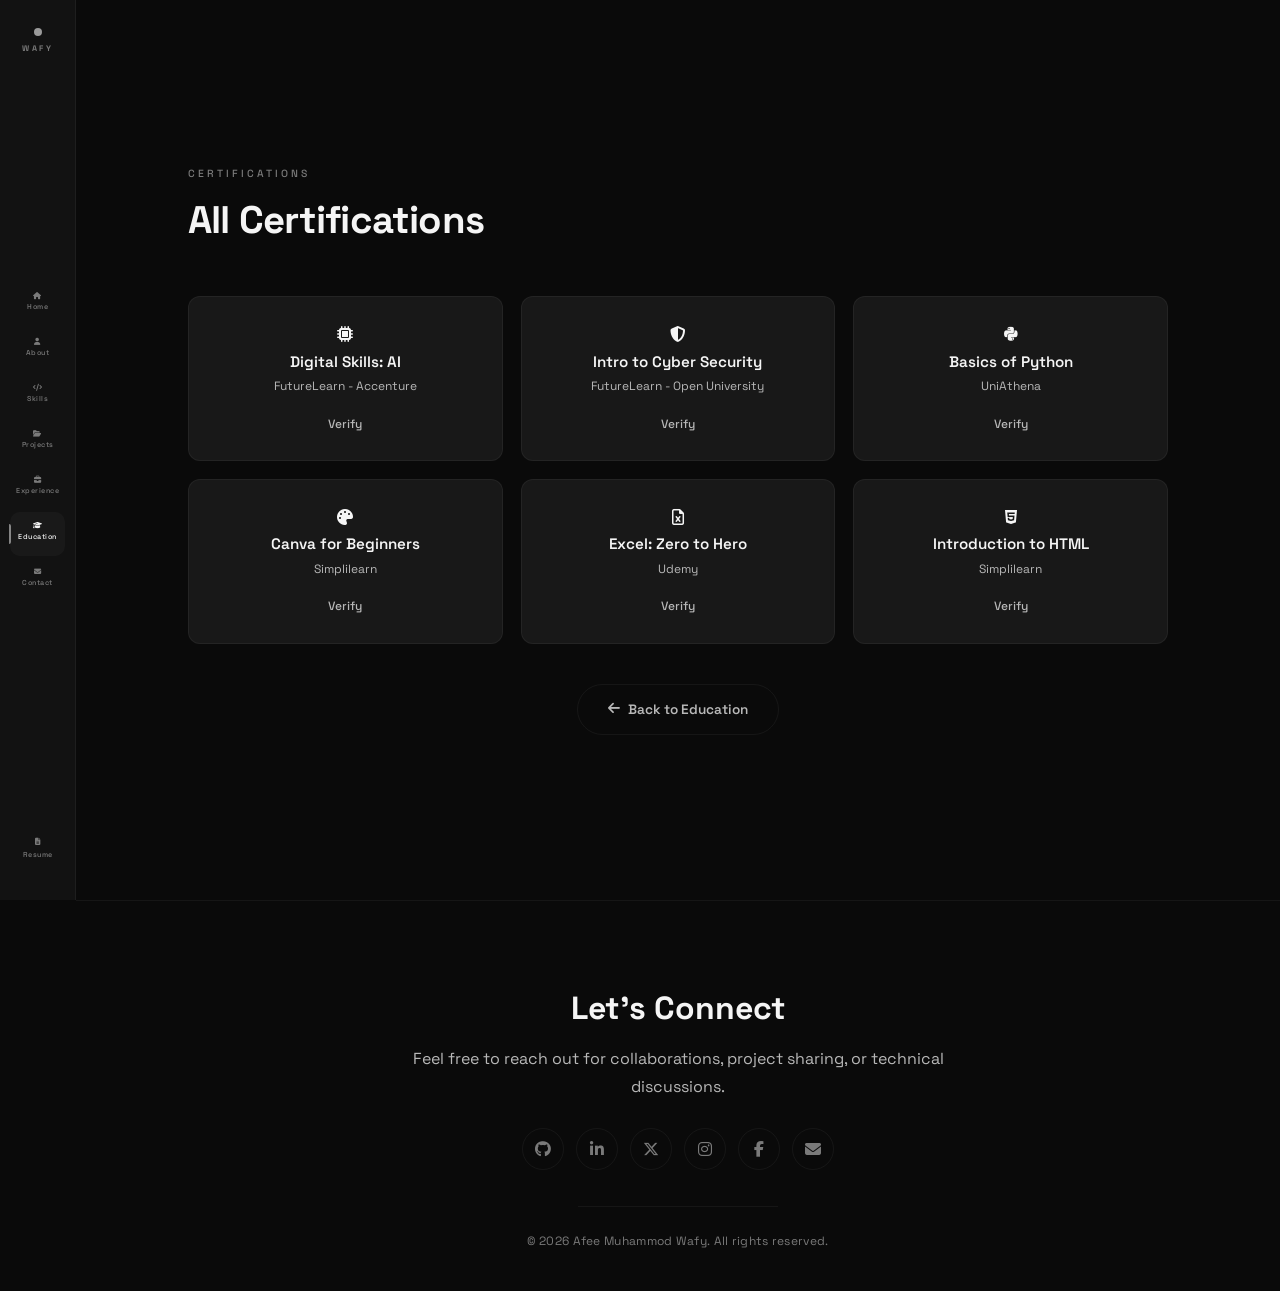
==== commit a105d2a0: "Add files via upload" ====
--- a/certifications/index.html
+++ b/certifications/index.html
@@ -9,6 +9,7 @@
   <link rel="icon" type="image/png" sizes="32x32" href="/icon.png" />
   <link rel="apple-touch-icon" href="/icon.png" />
 
+  <!-- Open Graph -->
   <meta property="og:type" content="website" />
   <meta property="og:site_name" content="Afee Muhammod Wafy" />
   <meta property="og:title" content="Certifications — Afee Muhammod Wafy" />
@@ -19,6 +20,7 @@
   <meta property="og:image:height" content="512" />
   <meta property="og:locale" content="en_US" />
 
+  <!-- Twitter Card -->
   <meta name="twitter:card" content="summary_large_image" />
   <meta name="twitter:site" content="@muhammodwafy" />
   <meta name="twitter:title" content="Certifications — Afee Muhammod Wafy" />
@@ -29,6 +31,7 @@
   <link rel="preconnect" href="https://fonts.gstatic.com" crossorigin />
   <link rel="preload" href="https://fonts.googleapis.com/css2?family=Space+Grotesk:wght@400;500;600;700&display=swap" as="style" />
   <link rel="stylesheet" href="https://fonts.googleapis.com/css2?family=Space+Grotesk:wght@400;500;600;700&display=swap" />
+  <link rel="stylesheet" href="https://cdnjs.cloudflare.com/ajax/libs/font-awesome/6.5.0/css/all.min.css" />
   <link rel="stylesheet" href="/style.css" />
 </head>
 <body>
@@ -42,38 +45,30 @@
     </div>
     <nav class="sidebar-nav" role="menubar">
       <a href="/" class="nav-link" data-section="home" role="menuitem">
-        <svg class="nav-icon" width="20" height="20" viewBox="0 0 24 24" fill="none" stroke="currentColor" stroke-width="1.5" stroke-linecap="round" stroke-linejoin="round"><path d="M3 12l2-2m0 0l7-7 7 7M5 10v10a1 1 0 001 1h3m10-11l2 2m-2-2v10a1 1 0 01-1 1h-3m-4 0a1 1 0 01-1-1v-4a1 1 0 011-1h2a1 1 0 011 1v4a1 1 0 01-1 1m-2 0h2"/></svg>
-        <span>Home</span>
+        <i class="fa-solid fa-house" aria-hidden="true"></i><span>Home</span>
       </a>
       <a href="/#about" class="nav-link" data-section="about" role="menuitem">
-        <svg class="nav-icon" width="20" height="20" viewBox="0 0 24 24" fill="none" stroke="currentColor" stroke-width="1.5" stroke-linecap="round" stroke-linejoin="round"><path d="M16 7a4 4 0 11-8 0 4 4 0 018 0z"/><path d="M12 14a7 7 0 00-7 7h14a7 7 0 00-7-7z"/></svg>
-        <span>About</span>
+        <i class="fa-solid fa-user" aria-hidden="true"></i><span>About</span>
       </a>
       <a href="/#skills" class="nav-link" data-section="skills" role="menuitem">
-        <svg class="nav-icon" width="20" height="20" viewBox="0 0 24 24" fill="none" stroke="currentColor" stroke-width="1.5" stroke-linecap="round" stroke-linejoin="round"><polyline points="16 18 22 12 16 6"/><polyline points="8 6 2 12 8 18"/></svg>
-        <span>Skills</span>
+        <i class="fa-solid fa-code" aria-hidden="true"></i><span>Skills</span>
       </a>
       <a href="/#projects" class="nav-link" data-section="projects" role="menuitem">
-        <svg class="nav-icon" width="20" height="20" viewBox="0 0 24 24" fill="none" stroke="currentColor" stroke-width="1.5" stroke-linecap="round" stroke-linejoin="round"><path d="M22 19a2 2 0 01-2 2H4a2 2 0 01-2-2V5a2 2 0 012-2h5l2 3h9a2 2 0 012 2z"/></svg>
-        <span>Projects</span>
+        <i class="fa-solid fa-folder-open" aria-hidden="true"></i><span>Projects</span>
       </a>
       <a href="/#experience" class="nav-link" data-section="experience" role="menuitem">
-        <svg class="nav-icon" width="20" height="20" viewBox="0 0 24 24" fill="none" stroke="currentColor" stroke-width="1.5" stroke-linecap="round" stroke-linejoin="round"><rect x="2" y="7" width="20" height="14" rx="2" ry="2"/><path d="M16 21V5a2 2 0 00-2-2h-4a2 2 0 00-2 2v16"/></svg>
-        <span>Experience</span>
+        <i class="fa-solid fa-briefcase" aria-hidden="true"></i><span>Experience</span>
       </a>
       <a href="/#education" class="nav-link active" data-section="education" role="menuitem" aria-current="page">
-        <svg class="nav-icon" width="20" height="20" viewBox="0 0 24 24" fill="none" stroke="currentColor" stroke-width="1.5" stroke-linecap="round" stroke-linejoin="round"><path d="M12 2L2 7l10 5 10-5-10-5z"/><path d="M2 17l10 5 10-5"/><path d="M2 12l10 5 10-5"/></svg>
-        <span>Education</span>
+        <i class="fa-solid fa-graduation-cap" aria-hidden="true"></i><span>Education</span>
       </a>
       <a href="/#contact" class="nav-link" data-section="contact" role="menuitem">
-        <svg class="nav-icon" width="20" height="20" viewBox="0 0 24 24" fill="none" stroke="currentColor" stroke-width="1.5" stroke-linecap="round" stroke-linejoin="round"><path d="M4 4h16c1.1 0 2 .9 2 2v12c0 1.1-.9 2-2 2H4c-1.1 0-2-.9-2-2V6c0-1.1.9-2 2-2z"/><polyline points="22,6 12,13 2,6"/></svg>
-        <span>Contact</span>
+        <i class="fa-solid fa-envelope" aria-hidden="true"></i><span>Contact</span>
       </a>
     </nav>
     <div class="sidebar-footer">
       <a href="/cv.pdf" download="Afee_Muhammod_Wafy_Resume.pdf" class="sidebar-resume" id="sidebarResume" aria-label="Download resume (PDF)">
-        <svg class="nav-icon" width="20" height="20" viewBox="0 0 24 24" fill="none" stroke="currentColor" stroke-width="1.5" stroke-linecap="round" stroke-linejoin="round"><path d="M14 2H6a2 2 0 00-2 2v16a2 2 0 002 2h12a2 2 0 002-2V8z"/><polyline points="14 2 14 8 20 8"/><line x1="12" y1="18" x2="12" y2="12"/><line x1="9" y1="15" x2="15" y2="15"/></svg>
-        <span>Resume</span>
+        <i class="fa-solid fa-file-lines" aria-hidden="true"></i><span>Resume</span>
       </a>
     </div>
   </aside>
@@ -87,36 +82,28 @@
 
   <div class="mobile-nav" id="mobileNav" role="navigation" aria-label="Mobile navigation">
     <a href="/" class="mobile-nav-link" data-section="home">
-      <svg width="18" height="18" viewBox="0 0 24 24" fill="none" stroke="currentColor" stroke-width="1.5" stroke-linecap="round" stroke-linejoin="round"><path d="M3 12l2-2m0 0l7-7 7 7M5 10v10a1 1 0 001 1h3m10-11l2 2m-2-2v10a1 1 0 01-1 1h-3m-4 0a1 1 0 01-1-1v-4a1 1 0 011-1h2a1 1 0 011 1v4a1 1 0 01-1 1m-2 0h2"/></svg>
-      Home
+      <i class="fa-solid fa-house" aria-hidden="true"></i> Home
     </a>
     <a href="/#about" class="mobile-nav-link" data-section="about">
-      <svg width="18" height="18" viewBox="0 0 24 24" fill="none" stroke="currentColor" stroke-width="1.5" stroke-linecap="round" stroke-linejoin="round"><path d="M16 7a4 4 0 11-8 0 4 4 0 018 0z"/><path d="M12 14a7 7 0 00-7 7h14a7 7 0 00-7-7z"/></svg>
-      About
+      <i class="fa-solid fa-user" aria-hidden="true"></i> About
     </a>
     <a href="/#skills" class="mobile-nav-link" data-section="skills">
-      <svg width="18" height="18" viewBox="0 0 24 24" fill="none" stroke="currentColor" stroke-width="1.5" stroke-linecap="round" stroke-linejoin="round"><polyline points="16 18 22 12 16 6"/><polyline points="8 6 2 12 8 18"/></svg>
-      Skills
+      <i class="fa-solid fa-code" aria-hidden="true"></i> Skills
     </a>
     <a href="/#projects" class="mobile-nav-link" data-section="projects">
-      <svg width="18" height="18" viewBox="0 0 24 24" fill="none" stroke="currentColor" stroke-width="1.5" stroke-linecap="round" stroke-linejoin="round"><path d="M22 19a2 2 0 01-2 2H4a2 2 0 01-2-2V5a2 2 0 012-2h5l2 3h9a2 2 0 012 2z"/></svg>
-      Projects
+      <i class="fa-solid fa-folder-open" aria-hidden="true"></i> Projects
     </a>
     <a href="/#experience" class="mobile-nav-link" data-section="experience">
-      <svg width="18" height="18" viewBox="0 0 24 24" fill="none" stroke="currentColor" stroke-width="1.5" stroke-linecap="round" stroke-linejoin="round"><rect x="2" y="7" width="20" height="14" rx="2" ry="2"/><path d="M16 21V5a2 2 0 00-2-2h-4a2 2 0 00-2 2v16"/></svg>
-      Experience
+      <i class="fa-solid fa-briefcase" aria-hidden="true"></i> Experience
     </a>
     <a href="/#education" class="mobile-nav-link active" data-section="education" aria-current="page">
-      <svg width="18" height="18" viewBox="0 0 24 24" fill="none" stroke="currentColor" stroke-width="1.5" stroke-linecap="round" stroke-linejoin="round"><path d="M12 2L2 7l10 5 10-5-10-5z"/><path d="M2 17l10 5 10-5"/><path d="M2 12l10 5 10-5"/></svg>
-      Education
+      <i class="fa-solid fa-graduation-cap" aria-hidden="true"></i> Education
     </a>
     <a href="/#contact" class="mobile-nav-link" data-section="contact">
-      <svg width="18" height="18" viewBox="0 0 24 24" fill="none" stroke="currentColor" stroke-width="1.5" stroke-linecap="round" stroke-linejoin="round"><path d="M4 4h16c1.1 0 2 .9 2 2v12c0 1.1-.9 2-2 2H4c-1.1 0-2-.9-2-2V6c0-1.1.9-2 2-2z"/><polyline points="22,6 12,13 2,6"/></svg>
-      Contact
+      <i class="fa-solid fa-envelope" aria-hidden="true"></i> Contact
     </a>
     <a href="/cv.pdf" download="Afee_Muhammod_Wafy_Resume.pdf" class="mobile-nav-link resume-mobile">
-      <svg width="18" height="18" viewBox="0 0 24 24" fill="none" stroke="currentColor" stroke-width="1.5" stroke-linecap="round" stroke-linejoin="round"><path d="M14 2H6a2 2 0 00-2 2v16a2 2 0 002 2h12a2 2 0 002-2V8z"/><polyline points="14 2 14 8 20 8"/><line x1="12" y1="18" x2="12" y2="12"/><line x1="9" y1="15" x2="15" y2="15"/></svg>
-      Resume
+      <i class="fa-solid fa-file-lines" aria-hidden="true"></i> Resume
     </a>
   </div>
 
@@ -128,49 +115,37 @@
 
       <div class="cert-grid-full">
         <div class="cert-item">
-          <div class="cert-icon" aria-hidden="true">
-            <svg width="24" height="24" viewBox="0 0 24 24" fill="none" stroke="currentColor" stroke-width="1.5" stroke-linecap="round" stroke-linejoin="round"><path d="M12 2a8 8 0 00-8 8c0 6 8 12 8 12s8-6 8-12a8 8 0 00-8-8z"/><circle cx="12" cy="10" r="3"/></svg>
-          </div>
+          <div class="cert-icon" aria-hidden="true"><i class="fa-solid fa-microchip"></i></div>
           <h4>Digital Skills: AI</h4>
           <p>FutureLearn - Accenture</p>
           <a href="https://www.futurelearn.com/certificates/e6npdxg" target="_blank" rel="noopener noreferrer">Verify</a>
         </div>
         <div class="cert-item">
-          <div class="cert-icon" aria-hidden="true">
-            <svg width="24" height="24" viewBox="0 0 24 24" fill="none" stroke="currentColor" stroke-width="1.5" stroke-linecap="round" stroke-linejoin="round"><path d="M12 22s8-4 8-10V5l-8-3-8 3v7c0 6 8 10 8 10z"/></svg>
-          </div>
+          <div class="cert-icon" aria-hidden="true"><i class="fa-solid fa-shield-halved"></i></div>
           <h4>Intro to Cyber Security</h4>
           <p>FutureLearn - Open University</p>
           <a href="https://www.futurelearn.com/certificates/h6davat" target="_blank" rel="noopener noreferrer">Verify</a>
         </div>
         <div class="cert-item">
-          <div class="cert-icon" aria-hidden="true">
-            <svg width="24" height="24" viewBox="0 0 24 24" fill="none" stroke="currentColor" stroke-width="1.5" stroke-linecap="round" stroke-linejoin="round"><polyline points="16 18 22 12 16 6"/><polyline points="8 6 2 12 8 18"/></svg>
-          </div>
+          <div class="cert-icon" aria-hidden="true"><i class="fa-brands fa-python"></i></div>
           <h4>Basics of Python</h4>
           <p>UniAthena</p>
           <a href="https://uniathena.com/verify/certificate?certID=8781-9786-7632" target="_blank" rel="noopener noreferrer">Verify</a>
         </div>
         <div class="cert-item">
-          <div class="cert-icon" aria-hidden="true">
-            <svg width="24" height="24" viewBox="0 0 24 24" fill="none" stroke="currentColor" stroke-width="1.5" stroke-linecap="round" stroke-linejoin="round"><rect x="2" y="2" width="20" height="20" rx="2"/><circle cx="8.5" cy="8.5" r="1.5"/><polyline points="21 15 16 10 5 21"/></svg>
-          </div>
+          <div class="cert-icon" aria-hidden="true"><i class="fa-solid fa-palette"></i></div>
           <h4>Canva for Beginners</h4>
           <p>Simplilearn</p>
           <a href="https://simpli-web.app.link/e/DXiqi2ANM1b" target="_blank" rel="noopener noreferrer">Verify</a>
         </div>
         <div class="cert-item">
-          <div class="cert-icon" aria-hidden="true">
-            <svg width="24" height="24" viewBox="0 0 24 24" fill="none" stroke="currentColor" stroke-width="1.5" stroke-linecap="round" stroke-linejoin="round"><path d="M14 2H6a2 2 0 00-2 2v16a2 2 0 002 2h12a2 2 0 002-2V8z"/><polyline points="14 2 14 8 20 8"/><line x1="16" y1="10" x2="8" y2="10"/><line x1="16" y1="14" x2="8" y2="14"/><line x1="10" y1="18" x2="8" y2="18"/></svg>
-          </div>
+          <div class="cert-icon" aria-hidden="true"><i class="fa-regular fa-file-excel"></i></div>
           <h4>Excel: Zero to Hero</h4>
           <p>Udemy</p>
           <a href="https://udemy.com/certificate/UC-04491d93-4e56-413d-9c41-da1642c5844d/" target="_blank" rel="noopener noreferrer">Verify</a>
         </div>
         <div class="cert-item">
-          <div class="cert-icon" aria-hidden="true">
-            <svg width="24" height="24" viewBox="0 0 24 24" fill="none" stroke="currentColor" stroke-width="1.5" stroke-linecap="round" stroke-linejoin="round"><polyline points="4 17 10 11 4 5"/><line x1="12" y1="19" x2="20" y2="19"/></svg>
-          </div>
+          <div class="cert-icon" aria-hidden="true"><i class="fa-brands fa-html5"></i></div>
           <h4>Introduction to HTML</h4>
           <p>Simplilearn</p>
           <a href="https://simpli-web.app.link/e/isp9CvQ6G1b" target="_blank" rel="noopener noreferrer">Verify</a>
@@ -179,8 +154,7 @@
 
       <div class="cert-back-home">
         <a href="/#education" class="btn-secondary">
-          <svg width="16" height="16" viewBox="0 0 24 24" fill="none" stroke="currentColor" stroke-width="2" stroke-linecap="round" stroke-linejoin="round"><line x1="19" y1="12" x2="5" y2="12"/><polyline points="12 19 5 12 12 5"/></svg>
-          Back to Education
+          <i class="fa-solid fa-arrow-left" aria-hidden="true"></i> Back to Education
         </a>
       </div>
     </section>
@@ -191,22 +165,22 @@
         <p class="footer-desc">Feel free to reach out for collaborations, project sharing, or technical discussions.</p>
         <div class="footer-social" aria-label="Social media links">
           <a href="https://github.com/afeemuhammodwafy1" target="_blank" rel="noopener noreferrer" aria-label="GitHub">
-            <svg width="20" height="20" viewBox="0 0 24 24" fill="currentColor"><path d="M12 0C5.37 0 0 5.37 0 12c0 5.31 3.435 9.795 8.205 11.385.6.105.825-.255.825-.57 0-.285-.015-1.23-.015-2.235-3.015.555-3.795-.735-4.035-1.41-.135-.345-.72-1.41-1.23-1.695-.42-.225-1.02-.78-.015-.795.945-.015 1.62.87 1.845 1.23 1.08 1.815 2.805 1.305 3.495.99.105-.78.42-1.305.765-1.605-2.67-.3-5.46-1.335-5.46-5.925 0-1.305.465-2.385 1.23-3.225-.12-.3-.54-1.53.12-3.15 0 0 1.005-.315 3.3 1.23.96-.27 1.98-.405 3-.405s2.04.135 3 .405c2.295-1.56 3.3-1.23 3.3-1.23.66 1.62.24 2.85.12 3.15.765.84 1.23 1.905 1.23 3.225 0 4.605-2.805 5.625-5.475 5.925.435.375.81 1.095.81 2.22 0 1.605-.015 2.895-.015 3.3 0 .315.225.69.825.57A12.02 12.02 0 0024 12c0-6.63-5.37-12-12-12z"/></svg>
+            <i class="fa-brands fa-github"></i>
           </a>
           <a href="https://linkedin.com/in/afeemuhammodwafy1" target="_blank" rel="noopener noreferrer" aria-label="LinkedIn">
-            <svg width="20" height="20" viewBox="0 0 24 24" fill="currentColor"><path d="M20.447 20.452h-3.554v-5.569c0-1.328-.027-3.037-1.852-3.037-1.853 0-2.136 1.445-2.136 2.939v5.667H9.351V9h3.414v1.561h.046c.477-.9 1.637-1.85 3.37-1.85 3.601 0 4.267 2.37 4.267 5.455v6.286zM5.337 7.433c-1.144 0-2.063-.926-2.063-2.065 0-1.138.92-2.063 2.063-2.063 1.14 0 2.064.925 2.064 2.063 0 1.139-.925 2.065-2.064 2.065zm1.782 13.019H3.555V9h3.564v11.452zM22.225 0H1.771C.792 0 0 .774 0 1.729v20.542C0 23.227.792 24 1.771 24h20.451C23.2 24 24 23.227 24 22.271V1.729C24 .774 23.2 0 22.222 0h.003z"/></svg>
+            <i class="fa-brands fa-linkedin-in"></i>
           </a>
           <a href="https://twitter.com/muhammodwafy" target="_blank" rel="noopener noreferrer" aria-label="Twitter">
-            <svg width="20" height="20" viewBox="0 0 24 24" fill="currentColor"><path d="M18.244 2.25h3.308l-7.227 8.26 8.502 11.24H16.17l-5.214-6.817L4.99 21.75H1.68l7.73-8.835L1.254 2.25H8.08l4.713 6.231zm-1.161 17.52h1.833L7.084 4.126H5.117z"/></svg>
+            <i class="fa-brands fa-x-twitter"></i>
           </a>
           <a href="https://instagram.com/afeemuhammodwafy" target="_blank" rel="noopener noreferrer" aria-label="Instagram">
-            <svg width="20" height="20" viewBox="0 0 24 24" fill="currentColor"><path d="M12 2.163c3.204 0 3.584.012 4.85.07 3.252.148 4.771 1.691 4.919 4.919.058 1.265.069 1.645.069 4.849 0 3.205-.012 3.584-.069 4.849-.149 3.225-1.664 4.771-4.919 4.919-1.266.058-1.644.07-4.85.07-3.204 0-3.584-.012-4.849-.07-3.26-.149-4.771-1.699-4.919-4.92-.058-1.265-.07-1.644-.07-4.849 0-3.204.013-3.583.07-4.849.149-3.227 1.664-4.771 4.919-4.919 1.266-.057 1.645-.069 4.849-.069zM12 0C8.741 0 8.333.014 7.053.072 2.695.272.273 2.69.073 7.052.014 8.333 0 8.741 0 12c0 3.259.014 3.668.072 4.948.2 4.358 2.618 6.78 6.98 6.98C8.333 23.986 8.741 24 12 24c3.259 0 3.668-.014 4.948-.072 4.354-.2 6.782-2.618 6.979-6.98.059-1.28.073-1.689.073-4.948 0-3.259-.014-3.667-.072-4.947-.196-4.354-2.617-6.78-6.979-6.98C15.668.014 15.259 0 12 0zm0 5.838a6.162 6.162 0 100 12.324 6.162 6.162 0 000-12.324zM12 16a4 4 0 110-8 4 4 0 010 8zm6.406-11.845a1.44 1.44 0 100 2.881 1.44 1.44 0 000-2.881z"/></svg>
+            <i class="fa-brands fa-instagram"></i>
           </a>
           <a href="https://facebook.com/afeemuhammodwafy" target="_blank" rel="noopener noreferrer" aria-label="Facebook">
-            <svg width="20" height="20" viewBox="0 0 24 24" fill="currentColor"><path d="M24 12.073c0-6.627-5.373-12-12-12s-12 5.373-12 12c0 5.99 4.388 10.954 10.125 11.854v-8.385H7.078v-3.47h3.047V9.43c0-3.007 1.792-4.669 4.533-4.669 1.312 0 2.686.235 2.686.235v2.953H15.83c-1.491 0-1.956.925-1.956 1.874v2.25h3.328l-.532 3.47h-2.796v8.385C19.612 23.027 24 18.062 24 12.073z"/></svg>
+            <i class="fa-brands fa-facebook-f"></i>
           </a>
           <a href="mailto:afeemuhammodwafy@yahoo.com" aria-label="Email">
-            <svg width="20" height="20" viewBox="0 0 24 24" fill="none" stroke="currentColor" stroke-width="1.5" stroke-linecap="round" stroke-linejoin="round"><path d="M4 4h16c1.1 0 2 .9 2 2v12c0 1.1-.9 2-2 2H4c-1.1 0-2-.9-2-2V6c0-1.1.9-2 2-2z"/><polyline points="22,6 12,13 2,6"/></svg>
+            <i class="fa-solid fa-envelope"></i>
           </a>
         </div>
         <div class="footer-divider" aria-hidden="true"></div>
@@ -217,7 +191,7 @@
   </main>
 
   <button id="backTop" class="back-top" aria-label="Back to top">
-    <svg width="20" height="20" viewBox="0 0 24 24" fill="none" stroke="currentColor" stroke-width="2" stroke-linecap="round" stroke-linejoin="round"><polyline points="18 15 12 9 6 15"/></svg>
+    <i class="fa-solid fa-chevron-up" aria-hidden="true"></i>
   </button>
 
   <script src="/script.js"></script>
--- a/style.css
+++ b/style.css
@@ -638,10 +638,6 @@
   box-shadow: 0 12px 30px rgba(0, 0, 0, 0.3);
 }
 
-.about-icon {
-  margin-bottom: 10px;
-}
-
 .about-icon svg {
   width: 24px;
   height: 24px;
@@ -1138,6 +1134,102 @@
   color: var(--text-secondary);
   font-size: 0.85rem;
   line-height: 1.7;
+}
+
+/* ============================================================
+   LEARNING SECTION (Expandable Courses)
+   ============================================================ */
+.course-card {
+  background: var(--bg-card);
+  border: 1px solid var(--border);
+  border-radius: var(--radius);
+  padding: 14px 18px;
+  border-left: 3px solid #22c55e;
+  transition: var(--transition);
+}
+
+.course-card:hover {
+  border-color: var(--border-hover);
+  transform: translateY(-2px);
+  box-shadow: 0 8px 20px rgba(0, 0, 0, 0.2);
+}
+
+.course-card .course-label {
+  color: var(--text-muted);
+  font-size: 0.6rem;
+  text-transform: uppercase;
+  letter-spacing: 0.5px;
+}
+
+.course-card .course-title {
+  color: var(--text-primary);
+  font-size: 0.9rem;
+  margin: 2px 0 0 0;
+}
+
+.extra-course {
+  background: var(--bg-card);
+  border: 1px solid var(--border);
+  border-radius: var(--radius);
+  padding: 12px 16px;
+  transition: var(--transition);
+}
+
+.extra-course:hover {
+  border-color: var(--border-hover);
+  transform: translateY(-2px);
+}
+
+.extra-course .extra-title {
+  color: var(--text-primary);
+  font-size: 0.85rem;
+  margin: 0;
+}
+
+.courses-container {
+  overflow: hidden;
+  transition: max-height 0.4s ease, opacity 0.3s ease;
+  max-height: 0;
+  opacity: 0;
+}
+
+.courses-container.open {
+  max-height: 500px;
+  opacity: 1;
+}
+
+.toggle-courses-btn {
+  background: transparent;
+  border: 1px solid var(--border);
+  color: var(--text-muted);
+  cursor: pointer;
+  transition: var(--transition);
+  width: 36px;
+  height: 36px;
+  border-radius: 50%;
+  display: inline-flex;
+  align-items: center;
+  justify-content: center;
+  margin-top: 10px;
+}
+
+.toggle-courses-btn:hover {
+  border-color: var(--text-muted);
+  color: var(--text-primary);
+  background: var(--bg-card-hover);
+  transform: scale(1.05);
+}
+
+.toggle-courses-btn:active {
+  transform: scale(0.95);
+}
+
+.toggle-icon {
+  transition: transform 0.3s ease;
+}
+
+.toggle-icon.rotated {
+  transform: rotate(180deg);
 }
 
 /* ============================================================
@@ -1575,6 +1667,7 @@
   .btn-submit { width: 100%; justify-content: center; }
   .filter-bar { gap: 8px; margin-bottom: 24px; }
   .filter-btn { font-size: 0.7rem; padding: 6px 14px; min-height: 36px; }
+  .toggle-courses-btn { width: 32px; height: 32px; }
 }
 
 @media (max-width: 480px) {
@@ -1592,4 +1685,6 @@
   .faq-question-btn { font-size: 0.8rem; padding: 12px 14px; min-height: 44px; }
   .filter-bar { gap: 6px; margin-bottom: 20px; }
   .filter-btn { font-size: 0.65rem; padding: 5px 12px; min-height: 32px; }
+  .course-card { padding: 12px 14px; }
+  .extra-course { padding: 10px 14px; }
 }
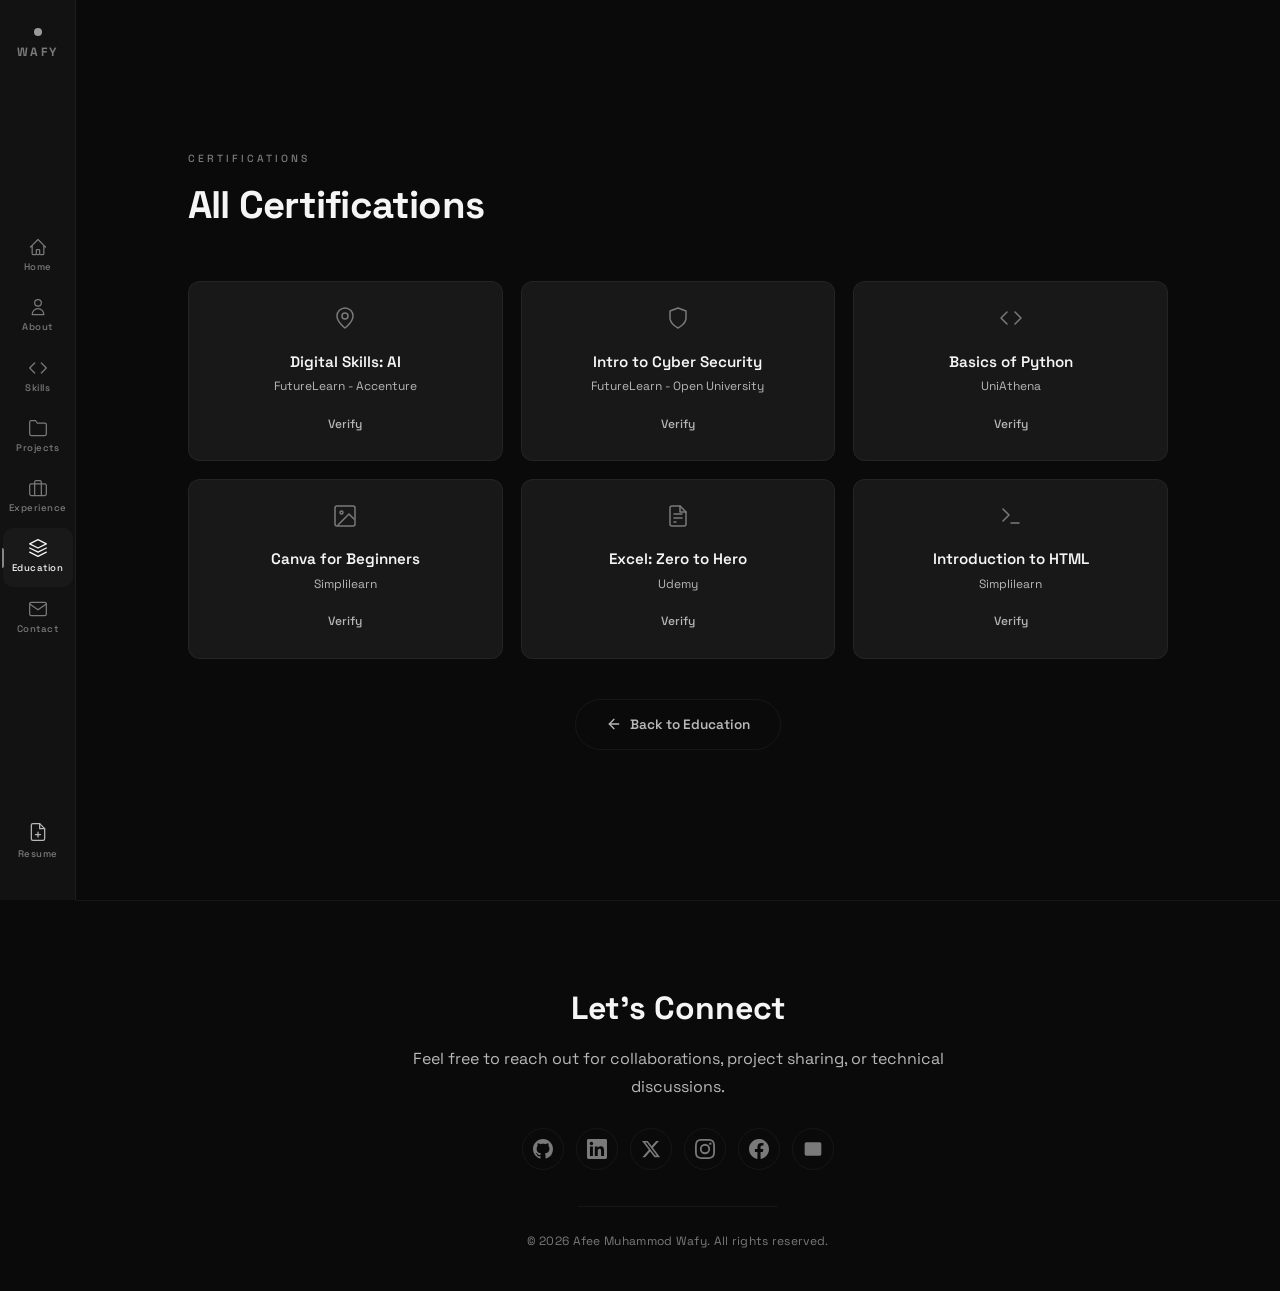
==== commit f30e18e7: "Add files via upload" ====
--- a/certifications/index.html
+++ b/certifications/index.html
@@ -9,7 +9,6 @@
   <link rel="icon" type="image/png" sizes="32x32" href="/icon.png" />
   <link rel="apple-touch-icon" href="/icon.png" />
 
-  <!-- Open Graph -->
   <meta property="og:type" content="website" />
   <meta property="og:site_name" content="Afee Muhammod Wafy" />
   <meta property="og:title" content="Certifications — Afee Muhammod Wafy" />
@@ -20,7 +19,6 @@
   <meta property="og:image:height" content="512" />
   <meta property="og:locale" content="en_US" />
 
-  <!-- Twitter Card -->
   <meta name="twitter:card" content="summary_large_image" />
   <meta name="twitter:site" content="@muhammodwafy" />
   <meta name="twitter:title" content="Certifications — Afee Muhammod Wafy" />
@@ -31,7 +29,6 @@
   <link rel="preconnect" href="https://fonts.gstatic.com" crossorigin />
   <link rel="preload" href="https://fonts.googleapis.com/css2?family=Space+Grotesk:wght@400;500;600;700&display=swap" as="style" />
   <link rel="stylesheet" href="https://fonts.googleapis.com/css2?family=Space+Grotesk:wght@400;500;600;700&display=swap" />
-  <link rel="stylesheet" href="https://cdnjs.cloudflare.com/ajax/libs/font-awesome/6.5.0/css/all.min.css" />
   <link rel="stylesheet" href="/style.css" />
 </head>
 <body>
@@ -45,30 +42,38 @@
     </div>
     <nav class="sidebar-nav" role="menubar">
       <a href="/" class="nav-link" data-section="home" role="menuitem">
-        <i class="fa-solid fa-house" aria-hidden="true"></i><span>Home</span>
+        <svg class="nav-icon" width="20" height="20" viewBox="0 0 24 24" fill="none" stroke="currentColor" stroke-width="1.5" stroke-linecap="round" stroke-linejoin="round"><path d="M3 12l2-2m0 0l7-7 7 7M5 10v10a1 1 0 001 1h3m10-11l2 2m-2-2v10a1 1 0 01-1 1h-3m-4 0a1 1 0 01-1-1v-4a1 1 0 011-1h2a1 1 0 011 1v4a1 1 0 01-1 1m-2 0h2"/></svg>
+        <span>Home</span>
       </a>
       <a href="/#about" class="nav-link" data-section="about" role="menuitem">
-        <i class="fa-solid fa-user" aria-hidden="true"></i><span>About</span>
+        <svg class="nav-icon" width="20" height="20" viewBox="0 0 24 24" fill="none" stroke="currentColor" stroke-width="1.5" stroke-linecap="round" stroke-linejoin="round"><path d="M16 7a4 4 0 11-8 0 4 4 0 018 0z"/><path d="M12 14a7 7 0 00-7 7h14a7 7 0 00-7-7z"/></svg>
+        <span>About</span>
       </a>
       <a href="/#skills" class="nav-link" data-section="skills" role="menuitem">
-        <i class="fa-solid fa-code" aria-hidden="true"></i><span>Skills</span>
+        <svg class="nav-icon" width="20" height="20" viewBox="0 0 24 24" fill="none" stroke="currentColor" stroke-width="1.5" stroke-linecap="round" stroke-linejoin="round"><polyline points="16 18 22 12 16 6"/><polyline points="8 6 2 12 8 18"/></svg>
+        <span>Skills</span>
       </a>
       <a href="/#projects" class="nav-link" data-section="projects" role="menuitem">
-        <i class="fa-solid fa-folder-open" aria-hidden="true"></i><span>Projects</span>
+        <svg class="nav-icon" width="20" height="20" viewBox="0 0 24 24" fill="none" stroke="currentColor" stroke-width="1.5" stroke-linecap="round" stroke-linejoin="round"><path d="M22 19a2 2 0 01-2 2H4a2 2 0 01-2-2V5a2 2 0 012-2h5l2 3h9a2 2 0 012 2z"/></svg>
+        <span>Projects</span>
       </a>
       <a href="/#experience" class="nav-link" data-section="experience" role="menuitem">
-        <i class="fa-solid fa-briefcase" aria-hidden="true"></i><span>Experience</span>
+        <svg class="nav-icon" width="20" height="20" viewBox="0 0 24 24" fill="none" stroke="currentColor" stroke-width="1.5" stroke-linecap="round" stroke-linejoin="round"><rect x="2" y="7" width="20" height="14" rx="2" ry="2"/><path d="M16 21V5a2 2 0 00-2-2h-4a2 2 0 00-2 2v16"/></svg>
+        <span>Experience</span>
       </a>
       <a href="/#education" class="nav-link active" data-section="education" role="menuitem" aria-current="page">
-        <i class="fa-solid fa-graduation-cap" aria-hidden="true"></i><span>Education</span>
+        <svg class="nav-icon" width="20" height="20" viewBox="0 0 24 24" fill="none" stroke="currentColor" stroke-width="1.5" stroke-linecap="round" stroke-linejoin="round"><path d="M12 2L2 7l10 5 10-5-10-5z"/><path d="M2 17l10 5 10-5"/><path d="M2 12l10 5 10-5"/></svg>
+        <span>Education</span>
       </a>
       <a href="/#contact" class="nav-link" data-section="contact" role="menuitem">
-        <i class="fa-solid fa-envelope" aria-hidden="true"></i><span>Contact</span>
+        <svg class="nav-icon" width="20" height="20" viewBox="0 0 24 24" fill="none" stroke="currentColor" stroke-width="1.5" stroke-linecap="round" stroke-linejoin="round"><path d="M4 4h16c1.1 0 2 .9 2 2v12c0 1.1-.9 2-2 2H4c-1.1 0-2-.9-2-2V6c0-1.1.9-2 2-2z"/><polyline points="22,6 12,13 2,6"/></svg>
+        <span>Contact</span>
       </a>
     </nav>
     <div class="sidebar-footer">
       <a href="/cv.pdf" download="Afee_Muhammod_Wafy_Resume.pdf" class="sidebar-resume" id="sidebarResume" aria-label="Download resume (PDF)">
-        <i class="fa-solid fa-file-lines" aria-hidden="true"></i><span>Resume</span>
+        <svg class="nav-icon" width="20" height="20" viewBox="0 0 24 24" fill="none" stroke="currentColor" stroke-width="1.5" stroke-linecap="round" stroke-linejoin="round"><path d="M14 2H6a2 2 0 00-2 2v16a2 2 0 002 2h12a2 2 0 002-2V8z"/><polyline points="14 2 14 8 20 8"/><line x1="12" y1="18" x2="12" y2="12"/><line x1="9" y1="15" x2="15" y2="15"/></svg>
+        <span>Resume</span>
       </a>
     </div>
   </aside>
@@ -82,28 +87,36 @@
 
   <div class="mobile-nav" id="mobileNav" role="navigation" aria-label="Mobile navigation">
     <a href="/" class="mobile-nav-link" data-section="home">
-      <i class="fa-solid fa-house" aria-hidden="true"></i> Home
+      <svg width="18" height="18" viewBox="0 0 24 24" fill="none" stroke="currentColor" stroke-width="1.5" stroke-linecap="round" stroke-linejoin="round"><path d="M3 12l2-2m0 0l7-7 7 7M5 10v10a1 1 0 001 1h3m10-11l2 2m-2-2v10a1 1 0 01-1 1h-3m-4 0a1 1 0 01-1-1v-4a1 1 0 011-1h2a1 1 0 011 1v4a1 1 0 01-1 1m-2 0h2"/></svg>
+      Home
     </a>
     <a href="/#about" class="mobile-nav-link" data-section="about">
-      <i class="fa-solid fa-user" aria-hidden="true"></i> About
+      <svg width="18" height="18" viewBox="0 0 24 24" fill="none" stroke="currentColor" stroke-width="1.5" stroke-linecap="round" stroke-linejoin="round"><path d="M16 7a4 4 0 11-8 0 4 4 0 018 0z"/><path d="M12 14a7 7 0 00-7 7h14a7 7 0 00-7-7z"/></svg>
+      About
     </a>
     <a href="/#skills" class="mobile-nav-link" data-section="skills">
-      <i class="fa-solid fa-code" aria-hidden="true"></i> Skills
+      <svg width="18" height="18" viewBox="0 0 24 24" fill="none" stroke="currentColor" stroke-width="1.5" stroke-linecap="round" stroke-linejoin="round"><polyline points="16 18 22 12 16 6"/><polyline points="8 6 2 12 8 18"/></svg>
+      Skills
     </a>
     <a href="/#projects" class="mobile-nav-link" data-section="projects">
-      <i class="fa-solid fa-folder-open" aria-hidden="true"></i> Projects
+      <svg width="18" height="18" viewBox="0 0 24 24" fill="none" stroke="currentColor" stroke-width="1.5" stroke-linecap="round" stroke-linejoin="round"><path d="M22 19a2 2 0 01-2 2H4a2 2 0 01-2-2V5a2 2 0 012-2h5l2 3h9a2 2 0 012 2z"/></svg>
+      Projects
     </a>
     <a href="/#experience" class="mobile-nav-link" data-section="experience">
-      <i class="fa-solid fa-briefcase" aria-hidden="true"></i> Experience
+      <svg width="18" height="18" viewBox="0 0 24 24" fill="none" stroke="currentColor" stroke-width="1.5" stroke-linecap="round" stroke-linejoin="round"><rect x="2" y="7" width="20" height="14" rx="2" ry="2"/><path d="M16 21V5a2 2 0 00-2-2h-4a2 2 0 00-2 2v16"/></svg>
+      Experience
     </a>
     <a href="/#education" class="mobile-nav-link active" data-section="education" aria-current="page">
-      <i class="fa-solid fa-graduation-cap" aria-hidden="true"></i> Education
+      <svg width="18" height="18" viewBox="0 0 24 24" fill="none" stroke="currentColor" stroke-width="1.5" stroke-linecap="round" stroke-linejoin="round"><path d="M12 2L2 7l10 5 10-5-10-5z"/><path d="M2 17l10 5 10-5"/><path d="M2 12l10 5 10-5"/></svg>
+      Education
     </a>
     <a href="/#contact" class="mobile-nav-link" data-section="contact">
-      <i class="fa-solid fa-envelope" aria-hidden="true"></i> Contact
+      <svg width="18" height="18" viewBox="0 0 24 24" fill="none" stroke="currentColor" stroke-width="1.5" stroke-linecap="round" stroke-linejoin="round"><path d="M4 4h16c1.1 0 2 .9 2 2v12c0 1.1-.9 2-2 2H4c-1.1 0-2-.9-2-2V6c0-1.1.9-2 2-2z"/><polyline points="22,6 12,13 2,6"/></svg>
+      Contact
     </a>
     <a href="/cv.pdf" download="Afee_Muhammod_Wafy_Resume.pdf" class="mobile-nav-link resume-mobile">
-      <i class="fa-solid fa-file-lines" aria-hidden="true"></i> Resume
+      <svg width="18" height="18" viewBox="0 0 24 24" fill="none" stroke="currentColor" stroke-width="1.5" stroke-linecap="round" stroke-linejoin="round"><path d="M14 2H6a2 2 0 00-2 2v16a2 2 0 002 2h12a2 2 0 002-2V8z"/><polyline points="14 2 14 8 20 8"/><line x1="12" y1="18" x2="12" y2="12"/><line x1="9" y1="15" x2="15" y2="15"/></svg>
+      Resume
     </a>
   </div>
 
@@ -115,37 +128,49 @@
 
       <div class="cert-grid-full">
         <div class="cert-item">
-          <div class="cert-icon" aria-hidden="true"><i class="fa-solid fa-microchip"></i></div>
+          <div class="cert-icon" aria-hidden="true">
+            <svg width="24" height="24" viewBox="0 0 24 24" fill="none" stroke="currentColor" stroke-width="1.5" stroke-linecap="round" stroke-linejoin="round"><path d="M12 2a8 8 0 00-8 8c0 6 8 12 8 12s8-6 8-12a8 8 0 00-8-8z"/><circle cx="12" cy="10" r="3"/></svg>
+          </div>
           <h4>Digital Skills: AI</h4>
           <p>FutureLearn - Accenture</p>
           <a href="https://www.futurelearn.com/certificates/e6npdxg" target="_blank" rel="noopener noreferrer">Verify</a>
         </div>
         <div class="cert-item">
-          <div class="cert-icon" aria-hidden="true"><i class="fa-solid fa-shield-halved"></i></div>
+          <div class="cert-icon" aria-hidden="true">
+            <svg width="24" height="24" viewBox="0 0 24 24" fill="none" stroke="currentColor" stroke-width="1.5" stroke-linecap="round" stroke-linejoin="round"><path d="M12 22s8-4 8-10V5l-8-3-8 3v7c0 6 8 10 8 10z"/></svg>
+          </div>
           <h4>Intro to Cyber Security</h4>
           <p>FutureLearn - Open University</p>
           <a href="https://www.futurelearn.com/certificates/h6davat" target="_blank" rel="noopener noreferrer">Verify</a>
         </div>
         <div class="cert-item">
-          <div class="cert-icon" aria-hidden="true"><i class="fa-brands fa-python"></i></div>
+          <div class="cert-icon" aria-hidden="true">
+            <svg width="24" height="24" viewBox="0 0 24 24" fill="none" stroke="currentColor" stroke-width="1.5" stroke-linecap="round" stroke-linejoin="round"><polyline points="16 18 22 12 16 6"/><polyline points="8 6 2 12 8 18"/></svg>
+          </div>
           <h4>Basics of Python</h4>
           <p>UniAthena</p>
           <a href="https://uniathena.com/verify/certificate?certID=8781-9786-7632" target="_blank" rel="noopener noreferrer">Verify</a>
         </div>
         <div class="cert-item">
-          <div class="cert-icon" aria-hidden="true"><i class="fa-solid fa-palette"></i></div>
+          <div class="cert-icon" aria-hidden="true">
+            <svg width="24" height="24" viewBox="0 0 24 24" fill="none" stroke="currentColor" stroke-width="1.5" stroke-linecap="round" stroke-linejoin="round"><rect x="2" y="2" width="20" height="20" rx="2"/><circle cx="8.5" cy="8.5" r="1.5"/><polyline points="21 15 16 10 5 21"/></svg>
+          </div>
           <h4>Canva for Beginners</h4>
           <p>Simplilearn</p>
           <a href="https://simpli-web.app.link/e/DXiqi2ANM1b" target="_blank" rel="noopener noreferrer">Verify</a>
         </div>
         <div class="cert-item">
-          <div class="cert-icon" aria-hidden="true"><i class="fa-regular fa-file-excel"></i></div>
+          <div class="cert-icon" aria-hidden="true">
+            <svg width="24" height="24" viewBox="0 0 24 24" fill="none" stroke="currentColor" stroke-width="1.5" stroke-linecap="round" stroke-linejoin="round"><path d="M14 2H6a2 2 0 00-2 2v16a2 2 0 002 2h12a2 2 0 002-2V8z"/><polyline points="14 2 14 8 20 8"/><line x1="16" y1="10" x2="8" y2="10"/><line x1="16" y1="14" x2="8" y2="14"/><line x1="10" y1="18" x2="8" y2="18"/></svg>
+          </div>
           <h4>Excel: Zero to Hero</h4>
           <p>Udemy</p>
           <a href="https://udemy.com/certificate/UC-04491d93-4e56-413d-9c41-da1642c5844d/" target="_blank" rel="noopener noreferrer">Verify</a>
         </div>
         <div class="cert-item">
-          <div class="cert-icon" aria-hidden="true"><i class="fa-brands fa-html5"></i></div>
+          <div class="cert-icon" aria-hidden="true">
+            <svg width="24" height="24" viewBox="0 0 24 24" fill="none" stroke="currentColor" stroke-width="1.5" stroke-linecap="round" stroke-linejoin="round"><polyline points="4 17 10 11 4 5"/><line x1="12" y1="19" x2="20" y2="19"/></svg>
+          </div>
           <h4>Introduction to HTML</h4>
           <p>Simplilearn</p>
           <a href="https://simpli-web.app.link/e/isp9CvQ6G1b" target="_blank" rel="noopener noreferrer">Verify</a>
@@ -154,7 +179,8 @@
 
       <div class="cert-back-home">
         <a href="/#education" class="btn-secondary">
-          <i class="fa-solid fa-arrow-left" aria-hidden="true"></i> Back to Education
+          <svg width="16" height="16" viewBox="0 0 24 24" fill="none" stroke="currentColor" stroke-width="2" stroke-linecap="round" stroke-linejoin="round"><line x1="19" y1="12" x2="5" y2="12"/><polyline points="12 19 5 12 12 5"/></svg>
+          Back to Education
         </a>
       </div>
     </section>
@@ -165,22 +191,22 @@
         <p class="footer-desc">Feel free to reach out for collaborations, project sharing, or technical discussions.</p>
         <div class="footer-social" aria-label="Social media links">
           <a href="https://github.com/afeemuhammodwafy1" target="_blank" rel="noopener noreferrer" aria-label="GitHub">
-            <i class="fa-brands fa-github"></i>
+            <svg width="20" height="20" viewBox="0 0 24 24" fill="currentColor"><path d="M12 0C5.37 0 0 5.37 0 12c0 5.31 3.435 9.795 8.205 11.385.6.105.825-.255.825-.57 0-.285-.015-1.23-.015-2.235-3.015.555-3.795-.735-4.035-1.41-.135-.345-.72-1.41-1.23-1.695-.42-.225-1.02-.78-.015-.795.945-.015 1.62.87 1.845 1.23 1.08 1.815 2.805 1.305 3.495.99.105-.78.42-1.305.765-1.605-2.67-.3-5.46-1.335-5.46-5.925 0-1.305.465-2.385 1.23-3.225-.12-.3-.54-1.53.12-3.15 0 0 1.005-.315 3.3 1.23.96-.27 1.98-.405 3-.405s2.04.135 3 .405c2.295-1.56 3.3-1.23 3.3-1.23.66 1.62.24 2.85.12 3.15.765.84 1.23 1.905 1.23 3.225 0 4.605-2.805 5.625-5.475 5.925.435.375.81 1.095.81 2.22 0 1.605-.015 2.895-.015 3.3 0 .315.225.69.825.57A12.02 12.02 0 0024 12c0-6.63-5.37-12-12-12z"/></svg>
           </a>
           <a href="https://linkedin.com/in/afeemuhammodwafy1" target="_blank" rel="noopener noreferrer" aria-label="LinkedIn">
-            <i class="fa-brands fa-linkedin-in"></i>
+            <svg width="20" height="20" viewBox="0 0 24 24" fill="currentColor"><path d="M20.447 20.452h-3.554v-5.569c0-1.328-.027-3.037-1.852-3.037-1.853 0-2.136 1.445-2.136 2.939v5.667H9.351V9h3.414v1.561h.046c.477-.9 1.637-1.85 3.37-1.85 3.601 0 4.267 2.37 4.267 5.455v6.286zM5.337 7.433c-1.144 0-2.063-.926-2.063-2.065 0-1.138.92-2.063 2.063-2.063 1.14 0 2.064.925 2.064 2.063 0 1.139-.925 2.065-2.064 2.065zm1.782 13.019H3.555V9h3.564v11.452zM22.225 0H1.771C.792 0 0 .774 0 1.729v20.542C0 23.227.792 24 1.771 24h20.451C23.2 24 24 23.227 24 22.271V1.729C24 .774 23.2 0 22.222 0h.003z"/></svg>
           </a>
           <a href="https://twitter.com/muhammodwafy" target="_blank" rel="noopener noreferrer" aria-label="Twitter">
-            <i class="fa-brands fa-x-twitter"></i>
+            <svg width="20" height="20" viewBox="0 0 24 24" fill="currentColor"><path d="M18.244 2.25h3.308l-7.227 8.26 8.502 11.24H16.17l-5.214-6.817L4.99 21.75H1.68l7.73-8.835L1.254 2.25H8.08l4.713 6.231zm-1.161 17.52h1.833L7.084 4.126H5.117z"/></svg>
           </a>
           <a href="https://instagram.com/afeemuhammodwafy" target="_blank" rel="noopener noreferrer" aria-label="Instagram">
-            <i class="fa-brands fa-instagram"></i>
+            <svg width="20" height="20" viewBox="0 0 24 24" fill="currentColor"><path d="M12 2.163c3.204 0 3.584.012 4.85.07 3.252.148 4.771 1.691 4.919 4.919.058 1.265.069 1.645.069 4.849 0 3.205-.012 3.584-.069 4.849-.149 3.225-1.664 4.771-4.919 4.919-1.266.058-1.644.07-4.85.07-3.204 0-3.584-.012-4.849-.07-3.26-.149-4.771-1.699-4.919-4.92-.058-1.265-.07-1.644-.07-4.849 0-3.204.013-3.583.07-4.849.149-3.227 1.664-4.771 4.919-4.919 1.266-.057 1.645-.069 4.849-.069zM12 0C8.741 0 8.333.014 7.053.072 2.695.272.273 2.69.073 7.052.014 8.333 0 8.741 0 12c0 3.259.014 3.668.072 4.948.2 4.358 2.618 6.78 6.98 6.98C8.333 23.986 8.741 24 12 24c3.259 0 3.668-.014 4.948-.072 4.354-.2 6.782-2.618 6.979-6.98.059-1.28.073-1.689.073-4.948 0-3.259-.014-3.667-.072-4.947-.196-4.354-2.617-6.78-6.979-6.98C15.668.014 15.259 0 12 0zm0 5.838a6.162 6.162 0 100 12.324 6.162 6.162 0 000-12.324zM12 16a4 4 0 110-8 4 4 0 010 8zm6.406-11.845a1.44 1.44 0 100 2.881 1.44 1.44 0 000-2.881z"/></svg>
           </a>
           <a href="https://facebook.com/afeemuhammodwafy" target="_blank" rel="noopener noreferrer" aria-label="Facebook">
-            <i class="fa-brands fa-facebook-f"></i>
+            <svg width="20" height="20" viewBox="0 0 24 24" fill="currentColor"><path d="M24 12.073c0-6.627-5.373-12-12-12s-12 5.373-12 12c0 5.99 4.388 10.954 10.125 11.854v-8.385H7.078v-3.47h3.047V9.43c0-3.007 1.792-4.669 4.533-4.669 1.312 0 2.686.235 2.686.235v2.953H15.83c-1.491 0-1.956.925-1.956 1.874v2.25h3.328l-.532 3.47h-2.796v8.385C19.612 23.027 24 18.062 24 12.073z"/></svg>
           </a>
           <a href="mailto:afeemuhammodwafy@yahoo.com" aria-label="Email">
-            <i class="fa-solid fa-envelope"></i>
+            <svg width="20" height="20" viewBox="0 0 24 24" fill="none" stroke="currentColor" stroke-width="1.5" stroke-linecap="round" stroke-linejoin="round"><path d="M4 4h16c1.1 0 2 .9 2 2v12c0 1.1-.9 2-2 2H4c-1.1 0-2-.9-2-2V6c0-1.1.9-2 2-2z"/><polyline points="22,6 12,13 2,6"/></svg>
           </a>
         </div>
         <div class="footer-divider" aria-hidden="true"></div>
@@ -191,7 +217,7 @@
   </main>
 
   <button id="backTop" class="back-top" aria-label="Back to top">
-    <i class="fa-solid fa-chevron-up" aria-hidden="true"></i>
+    <svg width="20" height="20" viewBox="0 0 24 24" fill="none" stroke="currentColor" stroke-width="2" stroke-linecap="round" stroke-linejoin="round"><polyline points="18 15 12 9 6 15"/></svg>
   </button>
 
   <script src="/script.js"></script>
--- a/style.css
+++ b/style.css
@@ -110,7 +110,7 @@
 }
 
 .brand-text {
-  font-size: 0.5rem;
+  font-size: 0.75rem;
   font-weight: 700;
   letter-spacing: 2.5px;
   color: var(--text-muted);
@@ -131,7 +131,7 @@
   border-radius: 10px;
   color: var(--text-muted);
   text-decoration: none;
-  font-size: 0.45rem;
+  font-size: 0.6rem;
   font-weight: 500;
   transition: var(--transition);
   position: relative;
@@ -184,7 +184,7 @@
   border-radius: 10px;
   color: var(--text-muted);
   text-decoration: none;
-  font-size: 0.45rem;
+  font-size: 0.6rem;
   font-weight: 500;
   transition: var(--transition);
   letter-spacing: 0.5px;
@@ -638,6 +638,10 @@
   box-shadow: 0 12px 30px rgba(0, 0, 0, 0.3);
 }
 
+.about-icon {
+  margin-bottom: 10px;
+}
+
 .about-icon svg {
   width: 24px;
   height: 24px;
@@ -1134,102 +1138,6 @@
   color: var(--text-secondary);
   font-size: 0.85rem;
   line-height: 1.7;
-}
-
-/* ============================================================
-   LEARNING SECTION (Expandable Courses)
-   ============================================================ */
-.course-card {
-  background: var(--bg-card);
-  border: 1px solid var(--border);
-  border-radius: var(--radius);
-  padding: 14px 18px;
-  border-left: 3px solid #22c55e;
-  transition: var(--transition);
-}
-
-.course-card:hover {
-  border-color: var(--border-hover);
-  transform: translateY(-2px);
-  box-shadow: 0 8px 20px rgba(0, 0, 0, 0.2);
-}
-
-.course-card .course-label {
-  color: var(--text-muted);
-  font-size: 0.6rem;
-  text-transform: uppercase;
-  letter-spacing: 0.5px;
-}
-
-.course-card .course-title {
-  color: var(--text-primary);
-  font-size: 0.9rem;
-  margin: 2px 0 0 0;
-}
-
-.extra-course {
-  background: var(--bg-card);
-  border: 1px solid var(--border);
-  border-radius: var(--radius);
-  padding: 12px 16px;
-  transition: var(--transition);
-}
-
-.extra-course:hover {
-  border-color: var(--border-hover);
-  transform: translateY(-2px);
-}
-
-.extra-course .extra-title {
-  color: var(--text-primary);
-  font-size: 0.85rem;
-  margin: 0;
-}
-
-.courses-container {
-  overflow: hidden;
-  transition: max-height 0.4s ease, opacity 0.3s ease;
-  max-height: 0;
-  opacity: 0;
-}
-
-.courses-container.open {
-  max-height: 500px;
-  opacity: 1;
-}
-
-.toggle-courses-btn {
-  background: transparent;
-  border: 1px solid var(--border);
-  color: var(--text-muted);
-  cursor: pointer;
-  transition: var(--transition);
-  width: 36px;
-  height: 36px;
-  border-radius: 50%;
-  display: inline-flex;
-  align-items: center;
-  justify-content: center;
-  margin-top: 10px;
-}
-
-.toggle-courses-btn:hover {
-  border-color: var(--text-muted);
-  color: var(--text-primary);
-  background: var(--bg-card-hover);
-  transform: scale(1.05);
-}
-
-.toggle-courses-btn:active {
-  transform: scale(0.95);
-}
-
-.toggle-icon {
-  transition: transform 0.3s ease;
-}
-
-.toggle-icon.rotated {
-  transform: rotate(180deg);
 }
 
 /* ============================================================
@@ -1667,7 +1575,6 @@
   .btn-submit { width: 100%; justify-content: center; }
   .filter-bar { gap: 8px; margin-bottom: 24px; }
   .filter-btn { font-size: 0.7rem; padding: 6px 14px; min-height: 36px; }
-  .toggle-courses-btn { width: 32px; height: 32px; }
 }
 
 @media (max-width: 480px) {
@@ -1685,6 +1592,4 @@
   .faq-question-btn { font-size: 0.8rem; padding: 12px 14px; min-height: 44px; }
   .filter-bar { gap: 6px; margin-bottom: 20px; }
   .filter-btn { font-size: 0.65rem; padding: 5px 12px; min-height: 32px; }
-  .course-card { padding: 12px 14px; }
-  .extra-course { padding: 10px 14px; }
 }
